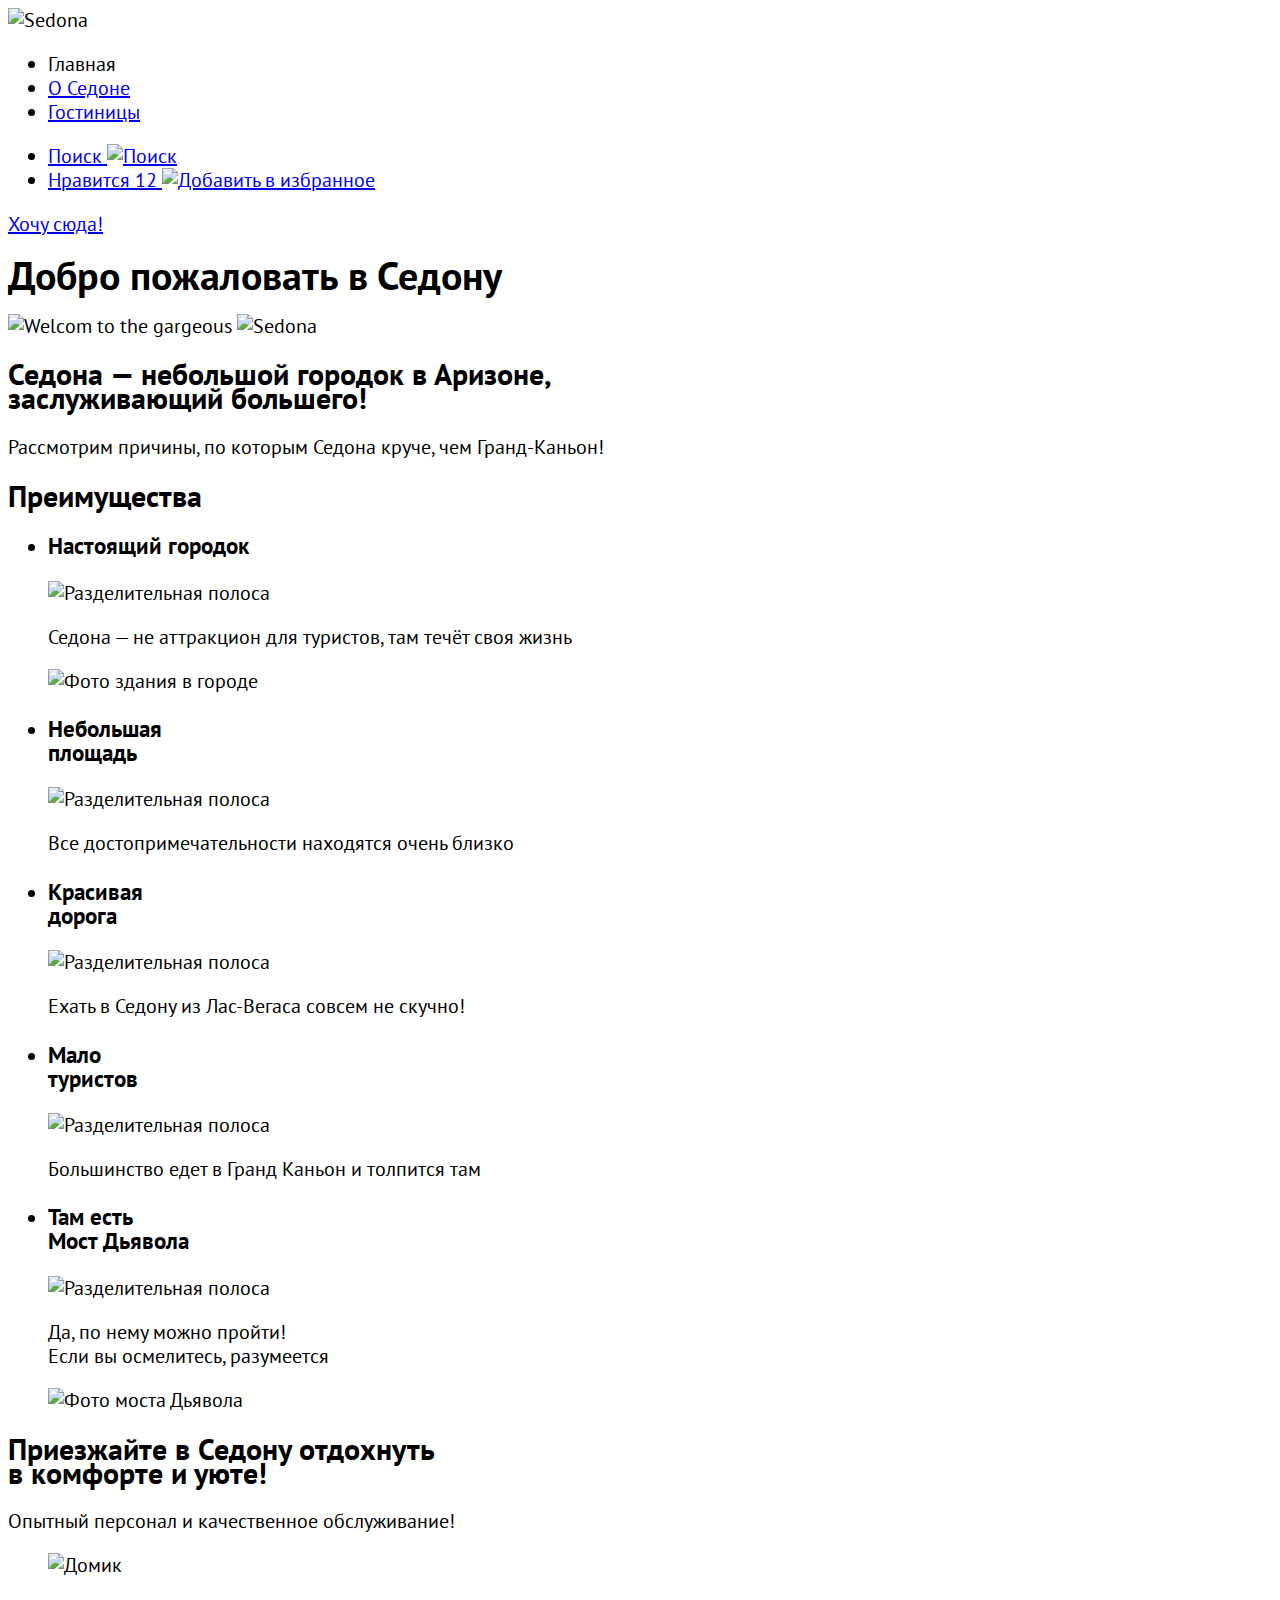
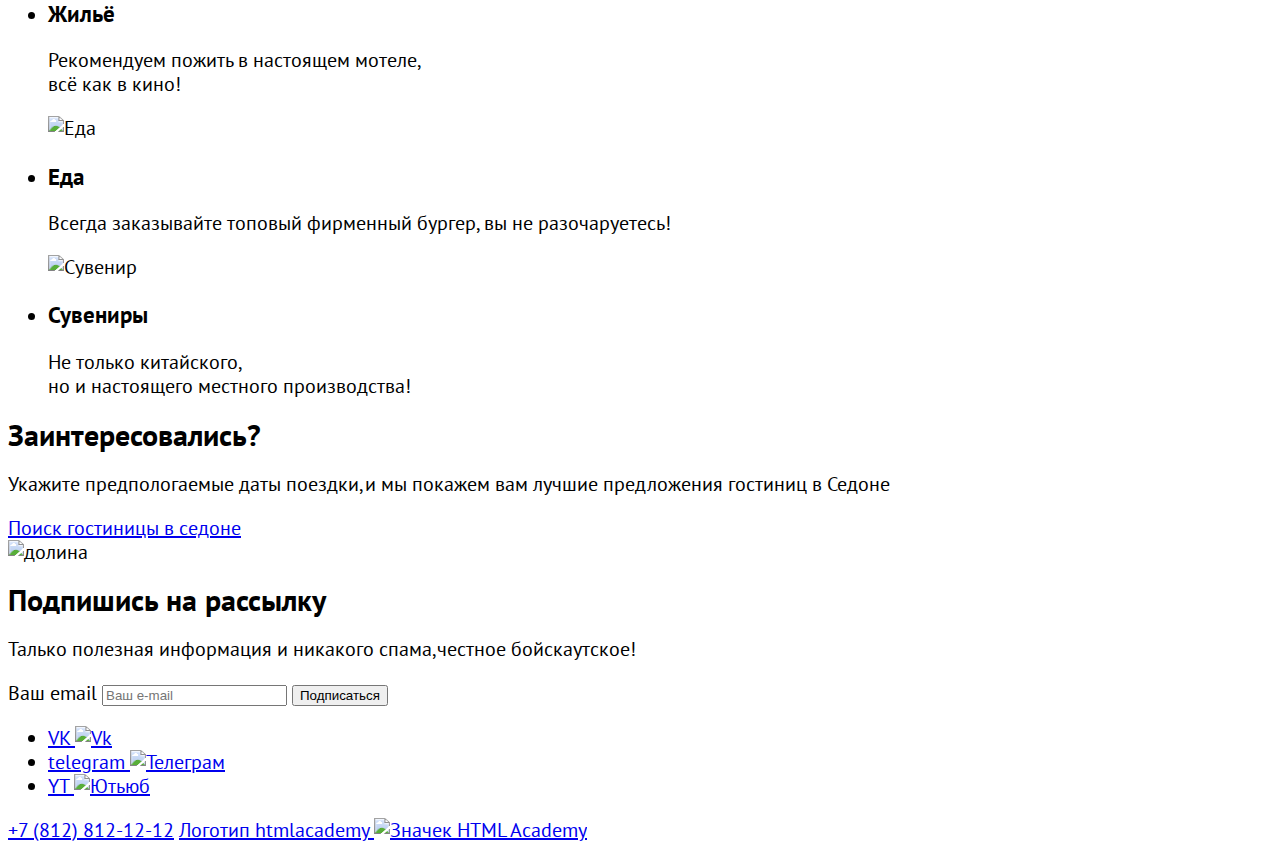
==== index.html @ 584e55f9 "создал файл css" ====
<!DOCTYPE html>
<html lang="ru">
  <head>
    <meta charset="utf-8">
    <title>HTML Academy: Седона</title>
    <link rel="stylesheet" href="styles/style.css">
  </head>
  <body>
<header class="header">
   <nav class="navigation">
    <a class="navigation-logo">
        <img src="images\header\logo.png" alt="Sedona" width="140" height="70">
    </a>
    <ul class="navigation-list list-reset">
      <li class="navigation-item">
        <a class="navigation-link navigation-link-current">Главная</a>
      </li>
        <li class="navigation-item">
          <a class="navigation-link" href="#">О Седоне</a>
        </li>
      <li class="navigation-item">
        <a class="navigation-link" href="catalog.html">Гостиницы</a>
      </li>
    </ul>
    <ul class="navigation-user list-reset">
      <li class="navigation-item">
        <a class="navigation-user-link navigation-user-search" href="#">
          <span class="visually-hidden">Поиск</span>
          <img src="images\header\search.svg" alt="Поиск" width="40" height="15">
        </a>
      </li>
      <li class="navigation-item">
        <a class="navigation-user-link navigation-user-favorites" href="#">
          <span class="visually-hidden">Нравится</span>
          <span class="navigation-badge">12</span>
          <img src="images\header\like.svg" alt="Добавить в избранное" width="40" height="15">
        </a>
      </li>
    </ul>
    <a class="button button-dark navigation-button" href="#">Хочу сюда!</a>
   </nav>
</header>
<main class="main">
  <section class="intro">
    <h1 class="visually-hidden">Добро пожаловать в Седону</h1>
<div class="intro-img">
     <img src="images\intro\welcome.png" alt="Welcom to the gargeous" width="458" height="352">
     <img src="images\intro\index-background.jpg" alt="Sedona" width="800" height="384">
</div>
  </section>
   <section class="advantages">
    <div class="page-description">
      <h2 class="page-title">Седона — небольшой городок в Аризоне, <br>заслуживающий большего!</h2>
      <p class="page-text">Рассмотрим причины, по которым Седона круче, чем Гранд&#8209;Каньон!</p>
    </div>
    <h2 class="visually-hidden">Преимущества</h2>
    <ul class="advantages-list list-reset">
      <li class="advantages-item advantages-item-full">
        <div class="advantages-container">
          <div class="advantages-content">
            <h3 class="advantages-title">Настоящий городок</h3>
            <img src="images/Rectangle.svg" alt="Разделительная полоса" width="50" height="40">
            <p class="advantages-text">Седона — не аттракцион для туристов, там течёт своя жизнь</p>
          </div>
          <div class="advantages-image">
            <img src="images/home.jpg" alt="Фото здания в городе" width="800" height="384">
          </div>
        </div>
      </li>
      <li class="advantages-item">
        <div class="advantages-content">
          <h3 class="advantages-title">Небольшая <br>площадь</h3>
          <img src="images/Rectangle.svg" alt="Разделительная полоса" width="50" height="40">
          <p class="advantages-text">Все достопримечательности находятся очень близко</p>
        </div>
      </li>
      <li class="advantages-item">
        <div class="advantages-content">
          <h3 class="advantages-title">Красивая <br>дорога</h3>
          <img src="images/Rectangle.svg" alt="Разделительная полоса" width="50" height="40">
          <p class="advantages-text">Ехать в Седону из Лас-Вегаса совсем не скучно!</p>
        </div>
      </li>
      <li class="advantages-item">
        <div class="advantages-content">
          <h3 class="advantages-title">Мало <br>туристов</h3>
          <img src="images/Rectangle.svg" alt="Разделительная полоса" width="50" height="40">
          <p class="advantages-text">Большинство едет в Гранд Каньон и толпится там</p>
        </div>
      </li>
      <li class="advantages-item advantages-item-full">
        <div class="advantages-container">
          <div class="advantages-content">
            <h3 class="advantages-title">Там есть <br>Мост Дьявола</h3>
            <img src="images/Rectangle.svg" alt="Разделительная полоса" width="50" height="40">
            <p class="advantages-text">Да, по нему можно пройти!<br>Если вы осмелитесь, разумеется</p>
          </div>
          <div class="advantages-image">
            <img src="images/bridge-diablo.jpg" alt="Фото моста Дьявола" width="800" height="384">
          </div>
        </div>
      </li>
    </ul>
    <div class="page-description page-description-recommendation">
      <h2 class="page-title">Приезжайте в Седону отдохнуть <br>в комфорте и уюте!</h2>
      <p class="page-text">Опытный персонал и качественное обслуживание!</p>
    </div>
    <ul class="advantages-list advantages-list-recommendations list-reset">
      <img src="images/home.svg" alt="Домик" width="100" height="50">
      <li class="advantages-item">
        <div class="advantages-content advantages-content-home">
          <h3 class="advantages-title">Жильё</h3>
          <p class="advantages-text">Рекомендуем пожить в&nbsp;настоящем мотеле,<br>всё как в кино!</p>
        </div>
      </li>
      <img src="images/food.svg" alt="Еда" width="100" height="50">
      <li class="advantages-item">
        <div class="advantages-content advantages-content-food">
          <h3 class="advantages-title">Еда</h3>
          <p class="advantages-text">Всегда заказывайте топовый&nbsp;фирменный бургер, вы не разочаруетесь!</p>
        </div>
      </li>
      <img src="images/souvenir.svg" alt="Сувенир" width="100" height="50">
      <li class="advantages-item">
        <div class="advantages-content advantages-content-souvenirs">
          <h3 class="advantages-title">Сувениры</h3>
          <p class="advantages-text">Не только китайского,<br>но и настоящего местного производства!</p>
        </div>
      </li>
    </ul>
  </section>
  <section class="search">
        <h2 class="search-title page-title">Заинтересовались?</h2>
        <p class="search-text page-text">Укажите предпологаемые даты поездки,и мы покажем вам лучшие предложения гостиниц в Седоне</p>
        <a class="button button-dark search-button" href="#">Поиск гостиницы в седоне</a>
  </section>
   <section class="subscribe subscribe-home">
    <img src="images/subscribe.jpg" alt="долина" width="800" height="384">
           <h2 class="subscribe-title page-title">Подпишись на рассылку</h2>
           <p class="subscribe-text page-text">Талько полезная информация и никакого спама,честное бойскаутское!</p>
           <form class="subscribe-form" action="https://echo.htmlacademy.ru/" method="post">
            <label class="visually-hidden" for="email">Ваш email</label>
              <input class="subscribe-input form-input" id="email" name="email" type="email" placeholder="Ваш e-mail" required>
            <button class="button button-light subscribe-button" type="submit">Подписаться</button>
           </form>
   </section>
</main>
<footer class="footer">
<ul class="footer-social social list-reset">
  <li class="social-item">
    <a class="social-link" href="https://vk.com/htmlacademy">
      <span class="visually-hidden">VK</span>
      <img src="images/soc-seti/VK.svg" alt="Vk" width="40" height="15">
    </a>
  </li>
 <li class="social-item">
    <a class="social-link" href="https://t.me/htmlacademy">
      <span class="visually-hidden">telegram</span>
      <img src="images/soc-seti/TG.svg" alt="Телеграм" width="40" height="15">
    </a>
 </li>
  <li class="social-item">
    <a class="social-link" href="https://www.youtube.com/user/htmlacademyru">
      <span class="visually-hidden">YT</span>
      <img src="images/soc-seti/YT.svg" alt="Ютьюб" width="40" height="15">
    </a>
  </li>
</ul>
<a class="footer-phone" href="tel:+78128121212">+7 (812) 812-12-12</a>
<a class="footer-logo" href="https://htmlacademy.ru/">
  <span class="visually-hidden">Логотип htmlacademy</span>
  <img src="images/soc-seti/HTMLAcademy.svg" alt="Значек HTML Academy" width="100" height="150">
</a>
</footer>
  </body>
</html>
---- styles/style.css ----
@font-face {

  font-family: "PT Sans";
  font-size: normal;
  font-weight: 400;
  src: url("../fonts/ptsans-400.woff2") format("woff2");
  font-display: swap;
}

@font-face {

  font-family: "PT Sans";
  font-size: normal;
  font-weight: 700;
  src: url("../fonts/ptsans-700.woff2") format("woff2");
  font-display: swap;
}

body {
font-family: "PT Sans";
font-size: 20px;
line-height: 24px;
}
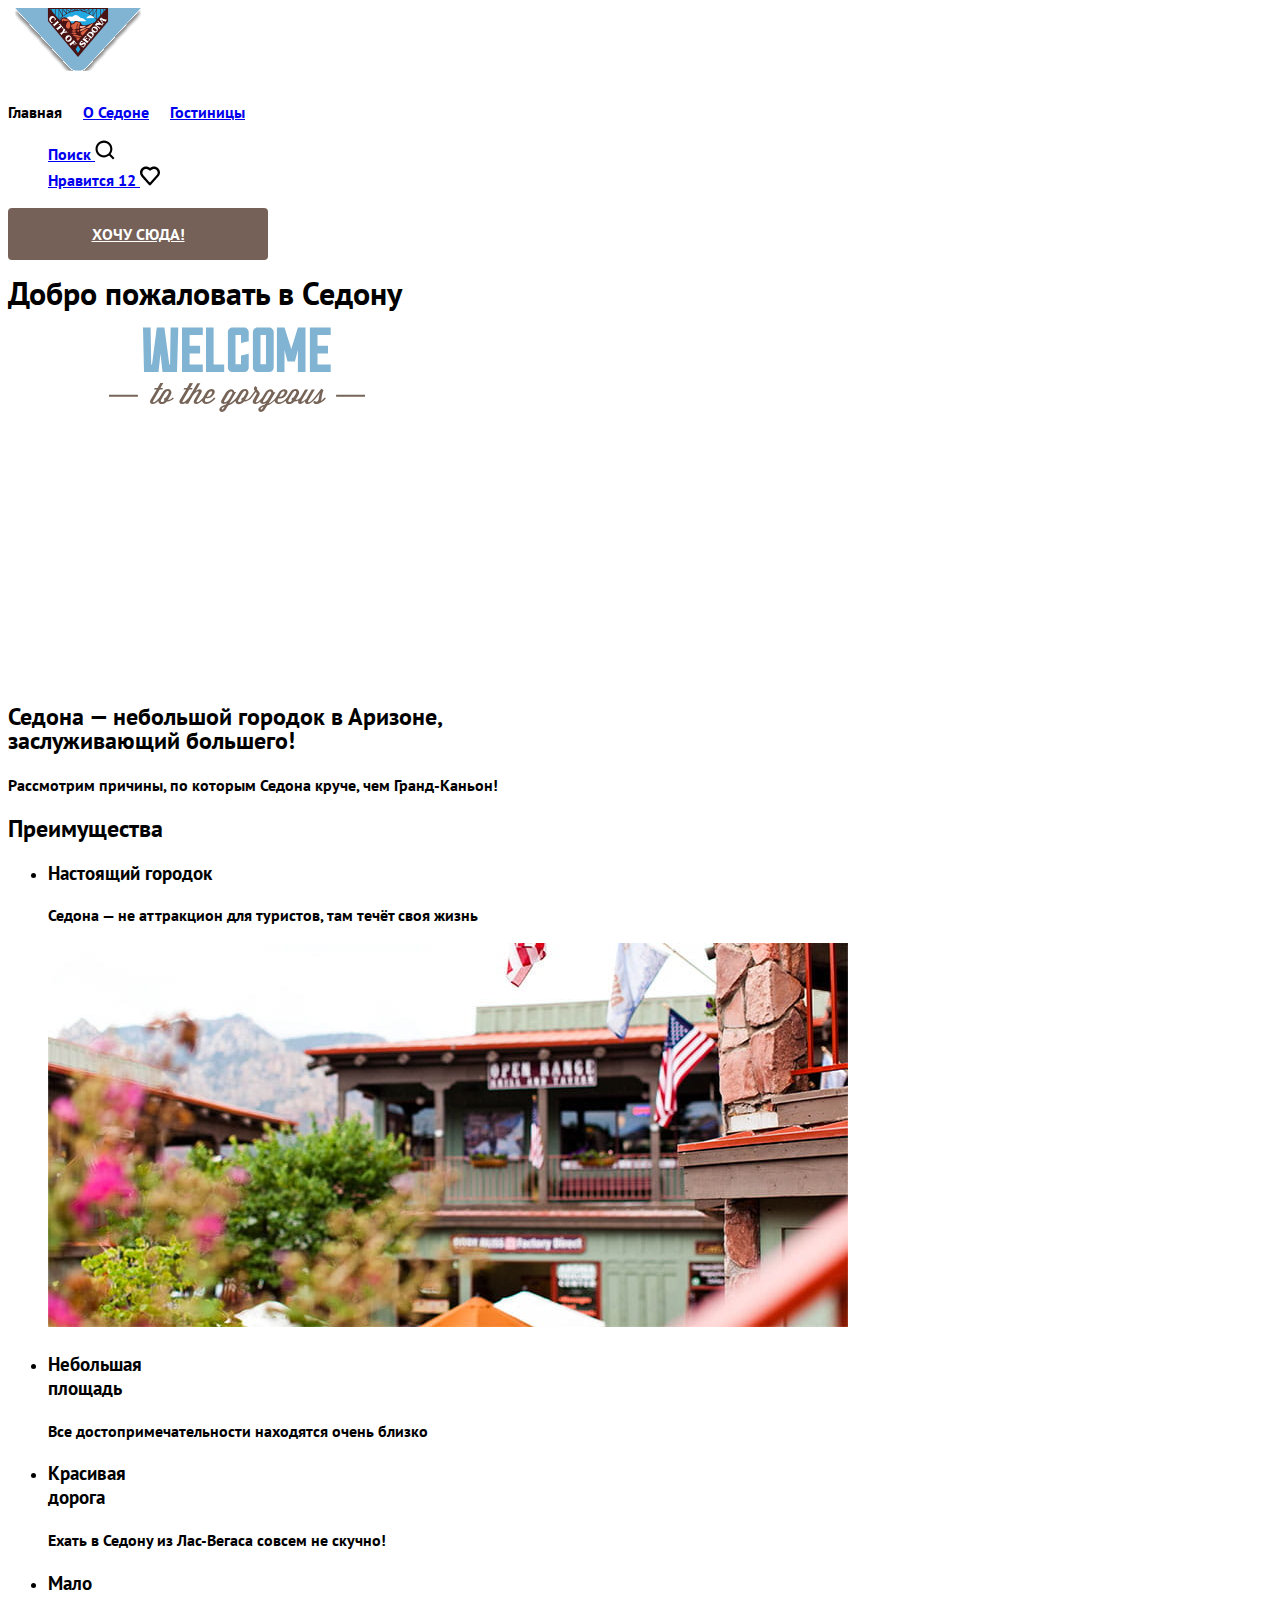
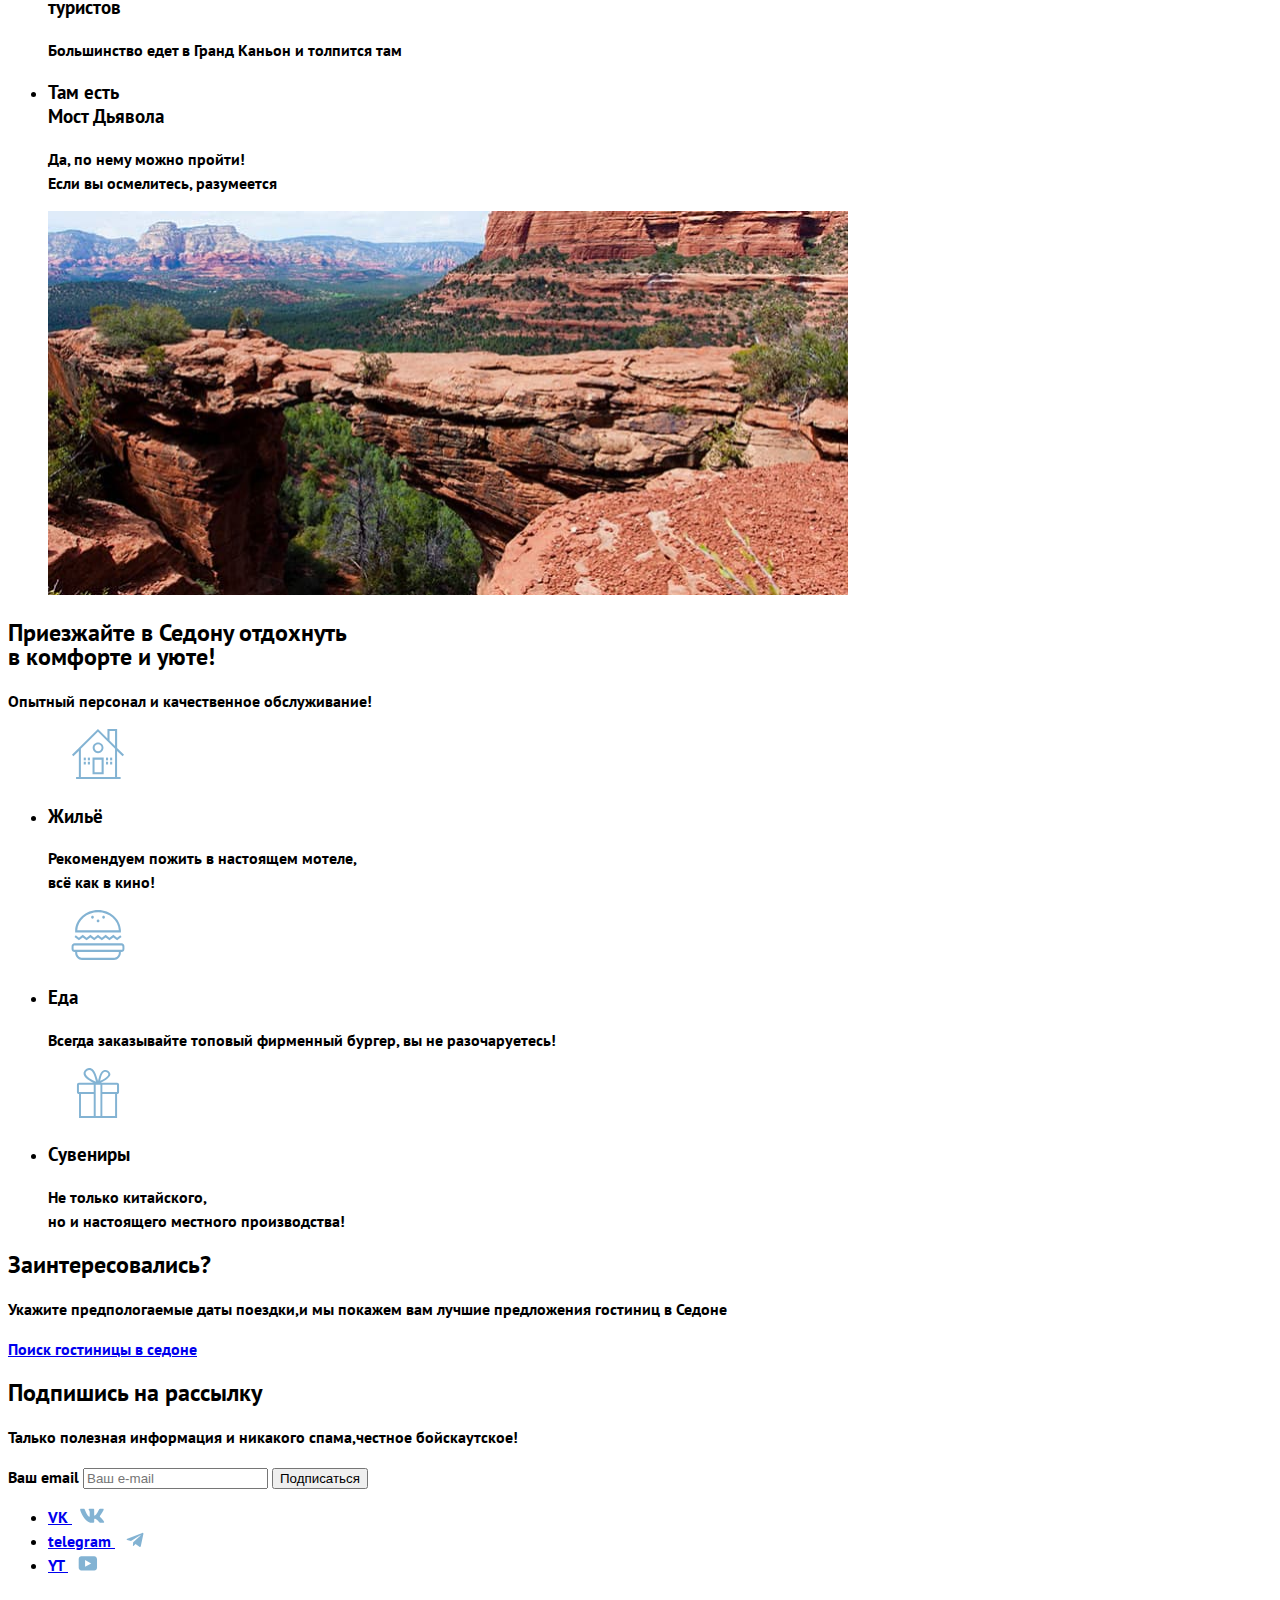
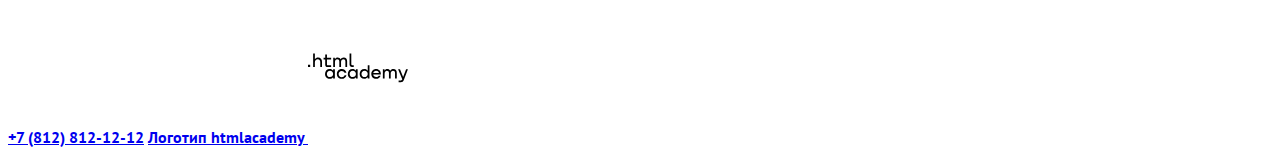
==== commit be45b9bf: "Merge pull request #2 from Darksiders1/master" ====
--- a/index.html
+++ b/index.html
@@ -9,7 +9,7 @@
 <header class="header">
    <nav class="navigation">
     <a class="navigation-logo">
-        <img src="images\header\logo.png" alt="Sedona" width="140" height="70">
+        <img src="images/svg/logo.svg" alt="Sedona" width="140" height="70">
     </a>
     <ul class="navigation-list list-reset">
       <li class="navigation-item">
@@ -26,14 +26,14 @@
       <li class="navigation-item">
         <a class="navigation-user-link navigation-user-search" href="#">
           <span class="visually-hidden">Поиск</span>
-          <img src="images\header\search.svg" alt="Поиск" width="40" height="15">
+          <img src="images/svg/search.svg" alt="Поиск" width="20" height="20">
         </a>
       </li>
       <li class="navigation-item">
         <a class="navigation-user-link navigation-user-favorites" href="#">
           <span class="visually-hidden">Нравится</span>
           <span class="navigation-badge">12</span>
-          <img src="images\header\like.svg" alt="Добавить в избранное" width="40" height="15">
+          <img src="images/svg/like.svg" alt="Добавить в избранное" width="20" height="20">
         </a>
       </li>
     </ul>
@@ -44,8 +44,7 @@
   <section class="intro">
     <h1 class="visually-hidden">Добро пожаловать в Седону</h1>
 <div class="intro-img">
-     <img src="images\intro\welcome.png" alt="Welcom to the gargeous" width="458" height="352">
-     <img src="images\intro\index-background.jpg" alt="Sedona" width="800" height="384">
+     <img src="images/svg/welcome.svg" alt="welcome to the gargeoys" width="458" height="352">
 </div>
   </section>
    <section class="advantages">
@@ -59,7 +58,6 @@
         <div class="advantages-container">
           <div class="advantages-content">
             <h3 class="advantages-title">Настоящий городок</h3>
-            <img src="images/Rectangle.svg" alt="Разделительная полоса" width="50" height="40">
             <p class="advantages-text">Седона — не аттракцион для туристов, там течёт своя жизнь</p>
           </div>
           <div class="advantages-image">
@@ -70,21 +68,19 @@
       <li class="advantages-item">
         <div class="advantages-content">
           <h3 class="advantages-title">Небольшая <br>площадь</h3>
-          <img src="images/Rectangle.svg" alt="Разделительная полоса" width="50" height="40">
           <p class="advantages-text">Все достопримечательности находятся очень близко</p>
         </div>
       </li>
       <li class="advantages-item">
         <div class="advantages-content">
           <h3 class="advantages-title">Красивая <br>дорога</h3>
-          <img src="images/Rectangle.svg" alt="Разделительная полоса" width="50" height="40">
           <p class="advantages-text">Ехать в Седону из Лас-Вегаса совсем не скучно!</p>
         </div>
       </li>
       <li class="advantages-item">
         <div class="advantages-content">
           <h3 class="advantages-title">Мало <br>туристов</h3>
-          <img src="images/Rectangle.svg" alt="Разделительная полоса" width="50" height="40">
+
           <p class="advantages-text">Большинство едет в Гранд Каньон и толпится там</p>
         </div>
       </li>
@@ -92,7 +88,6 @@
         <div class="advantages-container">
           <div class="advantages-content">
             <h3 class="advantages-title">Там есть <br>Мост Дьявола</h3>
-            <img src="images/Rectangle.svg" alt="Разделительная полоса" width="50" height="40">
             <p class="advantages-text">Да, по нему можно пройти!<br>Если вы осмелитесь, разумеется</p>
           </div>
           <div class="advantages-image">
@@ -106,21 +101,21 @@
       <p class="page-text">Опытный персонал и качественное обслуживание!</p>
     </div>
     <ul class="advantages-list advantages-list-recommendations list-reset">
-      <img src="images/home.svg" alt="Домик" width="100" height="50">
+      <img src="images/svg/home.svg" alt="Домик" width="100" height="50">
       <li class="advantages-item">
         <div class="advantages-content advantages-content-home">
           <h3 class="advantages-title">Жильё</h3>
           <p class="advantages-text">Рекомендуем пожить в&nbsp;настоящем мотеле,<br>всё как в кино!</p>
         </div>
       </li>
-      <img src="images/food.svg" alt="Еда" width="100" height="50">
+      <img src="images/svg/food.svg" alt="Еда" width="100" height="50">
       <li class="advantages-item">
         <div class="advantages-content advantages-content-food">
           <h3 class="advantages-title">Еда</h3>
           <p class="advantages-text">Всегда заказывайте топовый&nbsp;фирменный бургер, вы не разочаруетесь!</p>
         </div>
       </li>
-      <img src="images/souvenir.svg" alt="Сувенир" width="100" height="50">
+      <img src="images/svg/souvenir.svg" alt="Сувенир" width="100" height="50">
       <li class="advantages-item">
         <div class="advantages-content advantages-content-souvenirs">
           <h3 class="advantages-title">Сувениры</h3>
@@ -135,7 +130,6 @@
         <a class="button button-dark search-button" href="#">Поиск гостиницы в седоне</a>
   </section>
    <section class="subscribe subscribe-home">
-    <img src="images/subscribe.jpg" alt="долина" width="800" height="384">
            <h2 class="subscribe-title page-title">Подпишись на рассылку</h2>
            <p class="subscribe-text page-text">Талько полезная информация и никакого спама,честное бойскаутское!</p>
            <form class="subscribe-form" action="https://echo.htmlacademy.ru/" method="post">
@@ -150,26 +144,26 @@
   <li class="social-item">
     <a class="social-link" href="https://vk.com/htmlacademy">
       <span class="visually-hidden">VK</span>
-      <img src="images/soc-seti/VK.svg" alt="Vk" width="40" height="15">
+      <img src="images/svg/icon-vk.svg" alt="Vk" width="40" height="15">
     </a>
   </li>
  <li class="social-item">
     <a class="social-link" href="https://t.me/htmlacademy">
       <span class="visually-hidden">telegram</span>
-      <img src="images/soc-seti/TG.svg" alt="Телеграм" width="40" height="15">
+      <img src="images/svg/icon-tg.svg" alt="Телеграм" width="40" height="15">
     </a>
  </li>
   <li class="social-item">
     <a class="social-link" href="https://www.youtube.com/user/htmlacademyru">
       <span class="visually-hidden">YT</span>
-      <img src="images/soc-seti/YT.svg" alt="Ютьюб" width="40" height="15">
+      <img src="images/svg/icon-yt.svg" alt="Ютьюб" width="40" height="15">
     </a>
   </li>
 </ul>
 <a class="footer-phone" href="tel:+78128121212">+7 (812) 812-12-12</a>
 <a class="footer-logo" href="https://htmlacademy.ru/">
   <span class="visually-hidden">Логотип htmlacademy</span>
-  <img src="images/soc-seti/HTMLAcademy.svg" alt="Значек HTML Academy" width="100" height="150">
+  <img src="images/svg/icon-htmlcademy.svg" alt="Значек HTML Academy" width="100" height="150">
 </a>
 </footer>
   </body>
--- a/styles/style.css
+++ b/styles/style.css
@@ -1,23 +1,86 @@
 @font-face {
+  font-weight: 400;
+  font-size: normal;
+  font-family: "PT Sans";
 
-  font-family: "PT Sans";
-  font-size: normal;
-  font-weight: 400;
+  font-display: swap;
   src: url("../fonts/ptsans-400.woff2") format("woff2");
-  font-display: swap;
 }
 
 @font-face {
+  font-weight: 700;
+  font-size: normal;
+  font-family: "PT Sans";
 
-  font-family: "PT Sans";
-  font-size: normal;
-  font-weight: 700;
+  font-display: swap;
   src: url("../fonts/ptsans-700.woff2") format("woff2");
-  font-display: swap;
 }
 
+/*body*/
+
 body {
-font-family: "PT Sans";
-font-size: 20px;
-line-height: 24px;
+  font-style: normal;
+  font-weight: 700;
+  line-height: 24px;
+  font-family: "PT Sans";
+  color: #000000;
 }
+
+/*header*/
+
+header .nav {
+  position: absolute;
+
+  display: flex;
+  flex-direction: row;
+  justify-content: space-between;
+  align-items: flex-start;
+  height: 64px;
+  padding: 0 70px 0 70px;
+
+  gap: 30px;
+}
+
+.navigation-list {
+  display: flex;
+  flex-direction: row;
+  align-items: center;
+  padding: 0;
+
+  list-style-type: none;
+
+  gap: 21px;
+}
+
+.navigation-user {
+  list-style-type: none;
+}
+
+header .button {
+  width: 92px;
+  height: 20px;
+
+  line-height: 20px;
+  color: #ffffff;
+  text-transform: uppercase;
+
+  size: 16px;
+}
+
+header .button {
+  top: 14px;
+  left: 108px;
+
+  display: flex;
+  flex-direction: row;
+  justify-content: center;
+  align-items: center;
+  width: 160px;
+  height: 36px;
+  padding: 8px 50px;
+
+  background-color: #756157;
+  border-radius: 4px;
+
+  gap: 10px;
+}
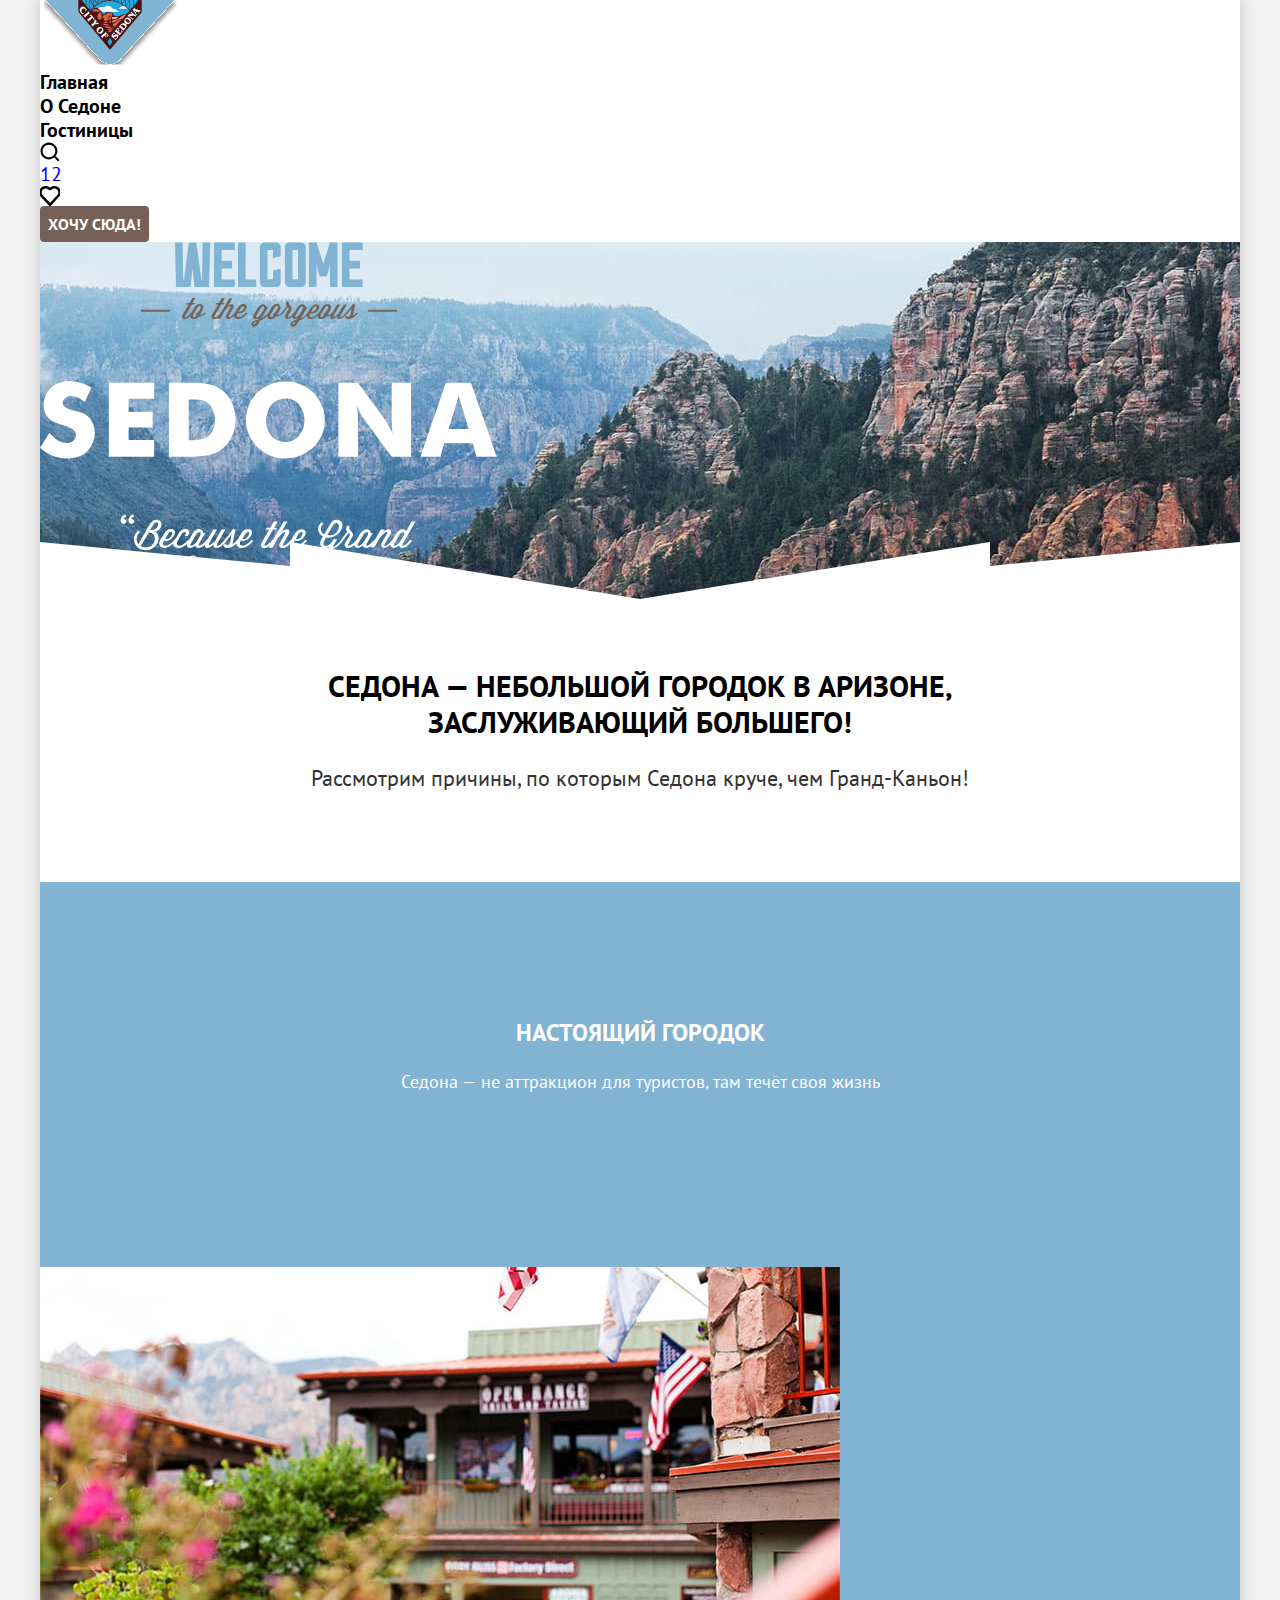
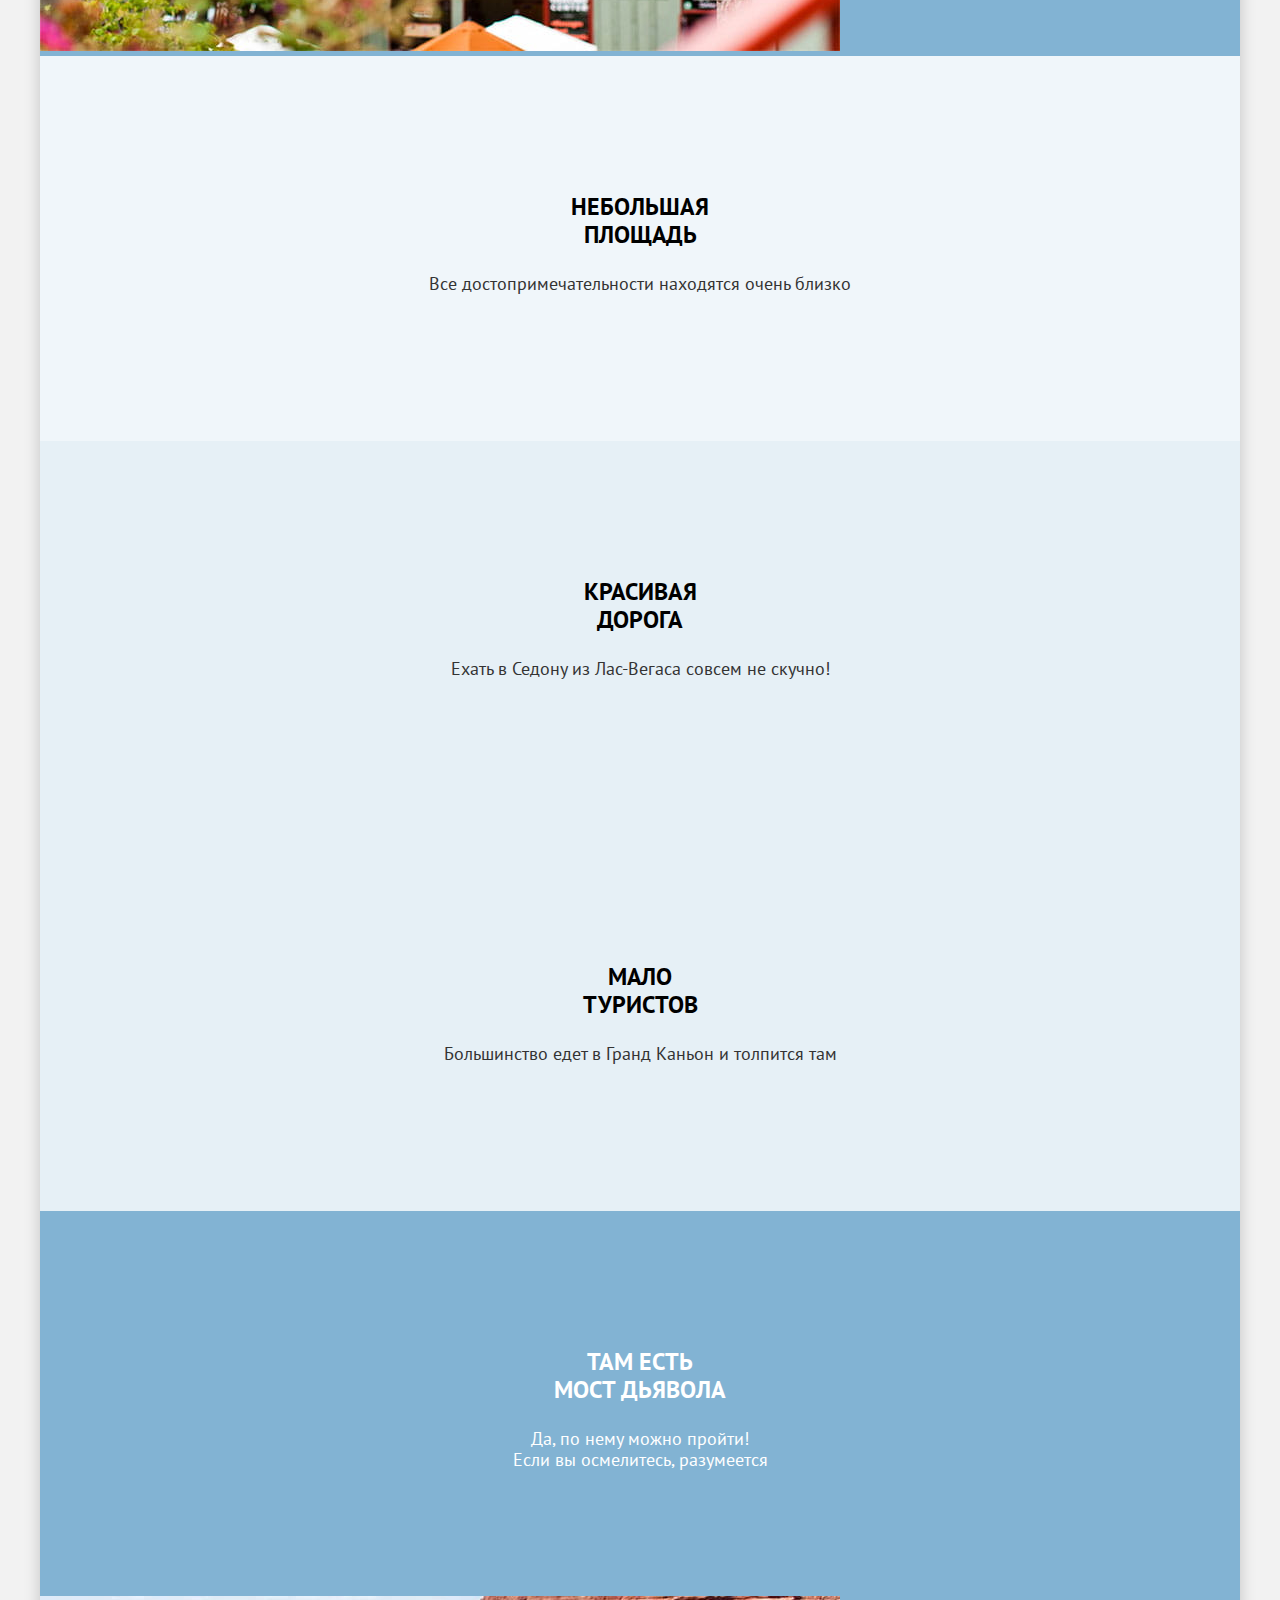
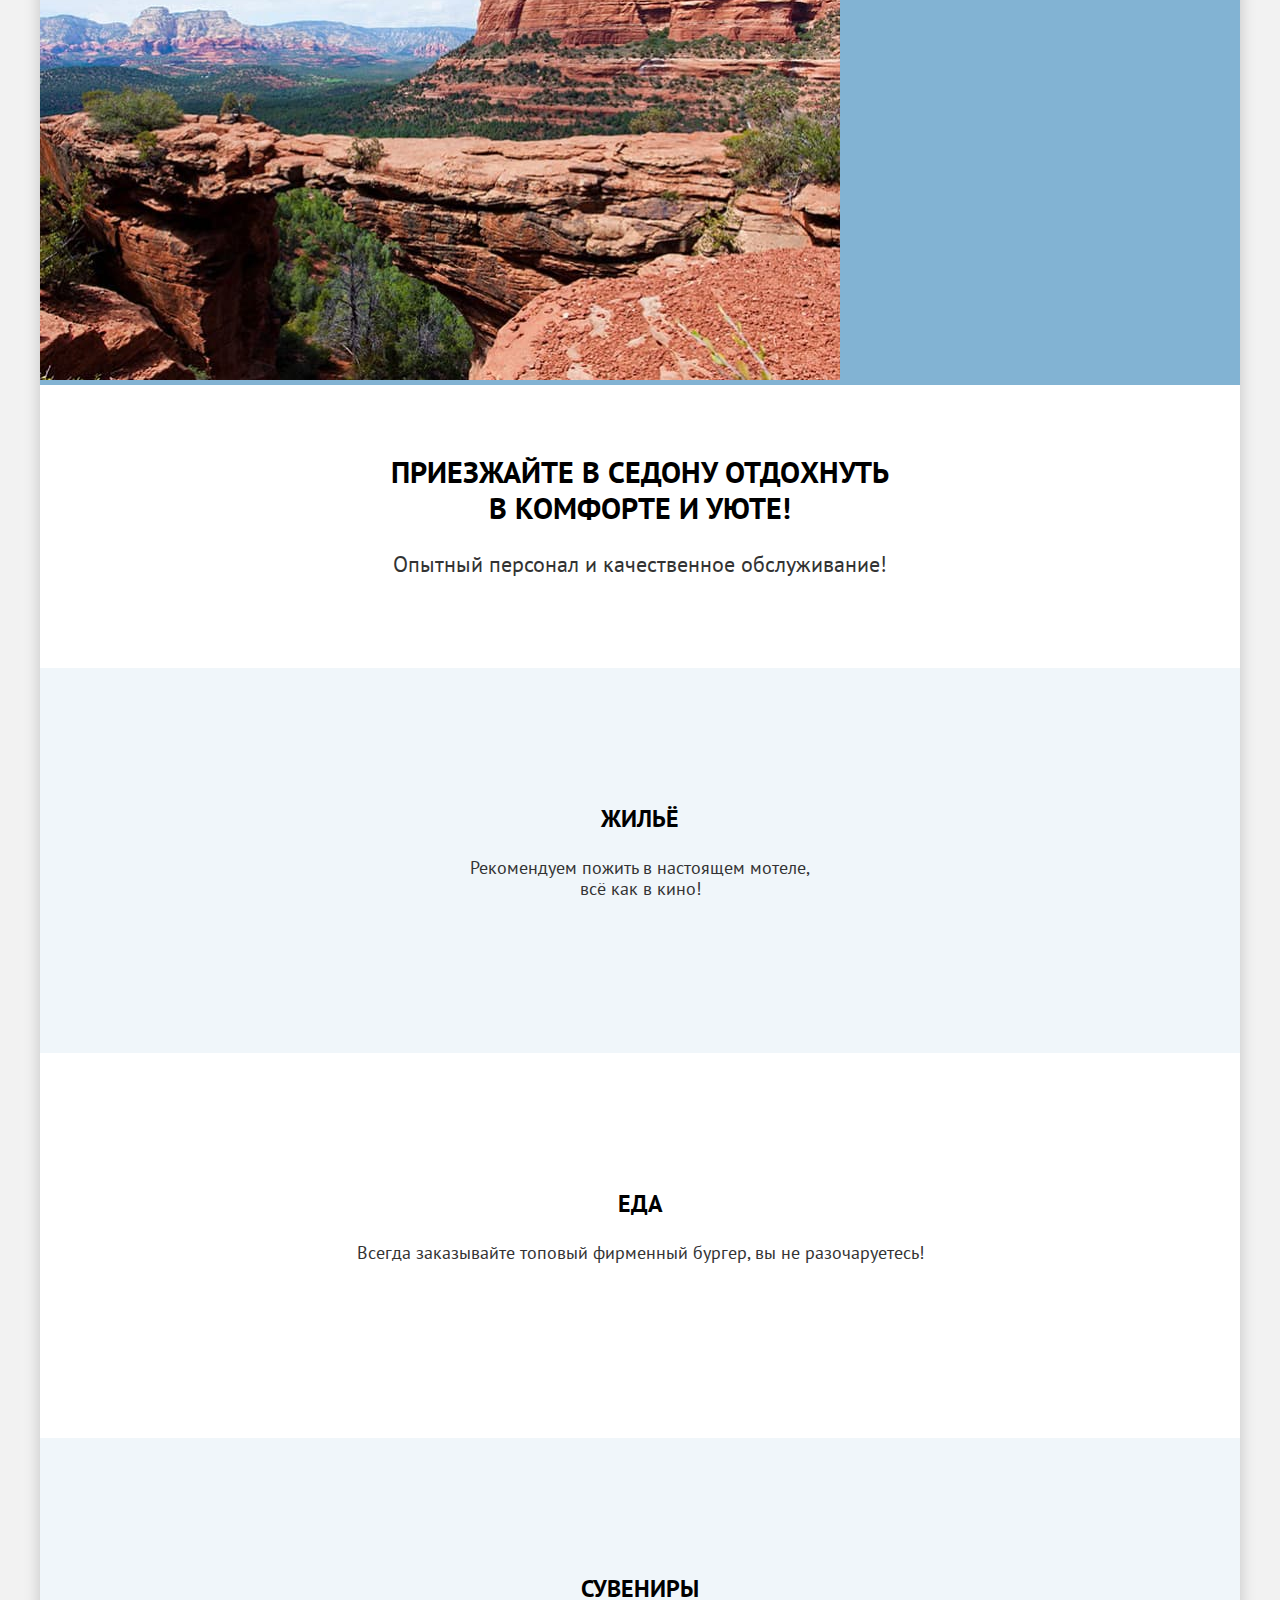
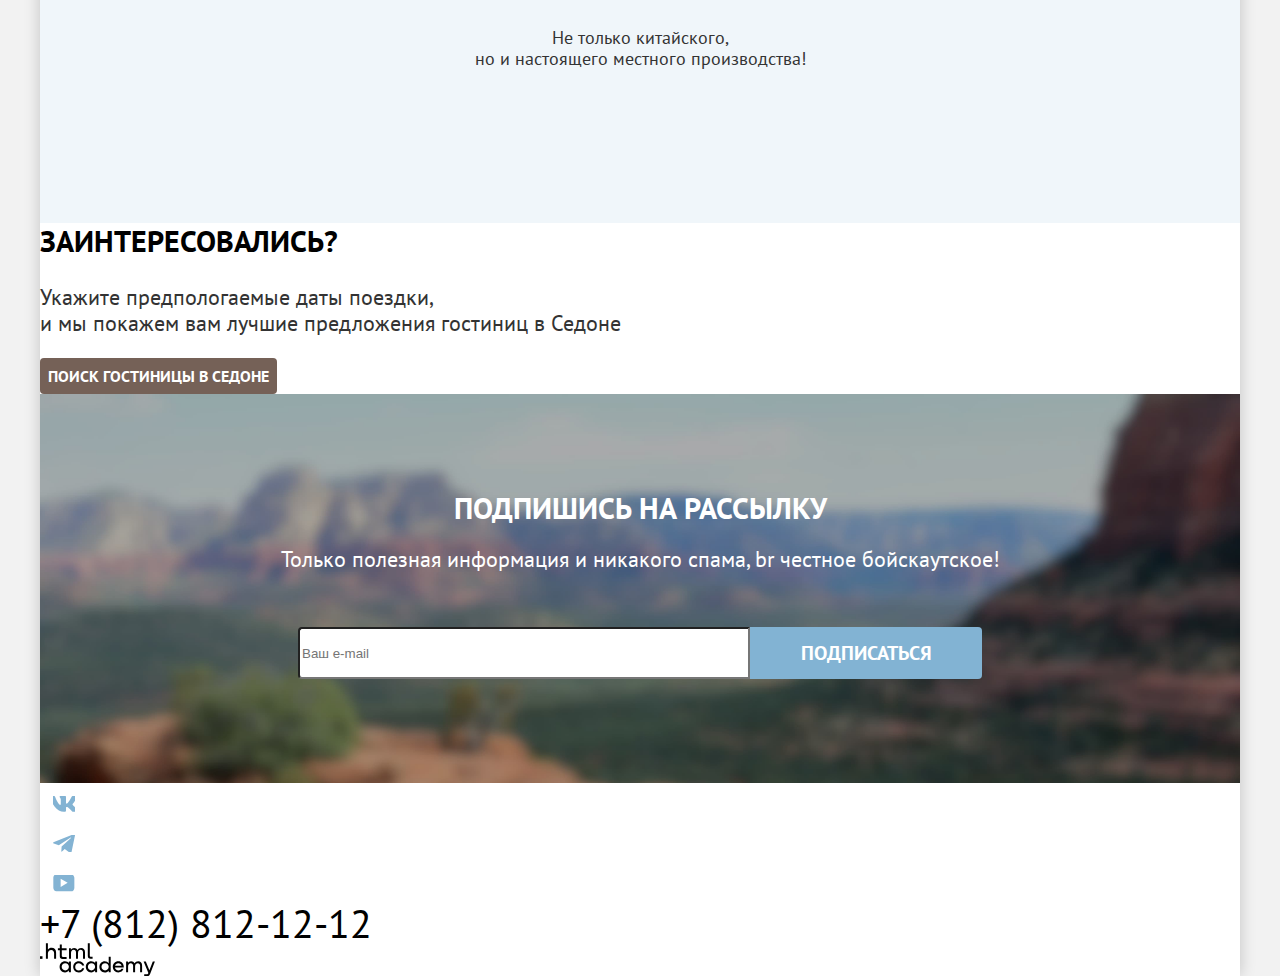
==== commit ae1d6720: "доделал работу над ошибками" ====
--- a/index.html
+++ b/index.html
@@ -1,170 +1,171 @@
 <!DOCTYPE html>
 <html lang="ru">
+
   <head>
     <meta charset="utf-8">
     <title>HTML Academy: Седона</title>
     <link rel="stylesheet" href="styles/style.css">
+    <meta name="viewport" content="width=device-width, initial-scale=1.0">
   </head>
+
   <body>
-<header class="header">
-   <nav class="navigation">
-    <a class="navigation-logo">
-        <img src="images/svg/logo.svg" alt="Sedona" width="140" height="70">
-    </a>
-    <ul class="navigation-list list-reset">
-      <li class="navigation-item">
-        <a class="navigation-link navigation-link-current">Главная</a>
-      </li>
-        <li class="navigation-item">
-          <a class="navigation-link" href="#">О Седоне</a>
+    <header class="header">
+      <nav class="navigation">
+        <a class="navigation-logo">
+          <img src="images/svg/logo.svg" alt="Sedona" width="140" height="70">
+        </a>
+        <ul class="navigation-list list-reset">
+          <li class="navigation-item">
+            <a class="navigation-link navigation-link-current">Главная</a>
+          </li>
+          <li class="navigation-item">
+            <a class="navigation-link" href="#">О Седоне</a>
+          </li>
+          <li class="navigation-item">
+            <a class="navigation-link" href="catalog.html">Гостиницы</a>
+          </li>
+        </ul>
+        <ul class="navigation-user list-reset">
+          <li class="navigation-item">
+            <a class="navigation-user-link navigation-user-search" href="#">
+              <span class="visually-hidden">Поиск</span>
+              <img src="images/svg/search.svg" alt="Поиск" width="20" height="20">
+            </a>
+          </li>
+          <li class="navigation-item">
+            <a class="navigation-user-link navigation-user-favorites" href="#">
+              <span class="visually-hidden">Нравится</span>
+              <span class="navigation-badge">12</span>
+              <img src="images/svg/like.svg" alt="Добавить в избранное" width="20" height="20">
+            </a>
+          </li>
+        </ul>
+        <a class="button button-dark navigation-button" href="#">Хочу сюда!</a>
+      </nav>
+    </header>
+    <main class="main">
+      <section class="intro">
+        <h1 class="visually-hidden">Добро пожаловать в Седону</h1>
+        <div class="intro-img">
+          <img src="images/svg/welcome.svg" alt="welcome to the gargeoys" width="458" height="352">
+        </div>
+      </section>
+      <section class="advantages">
+        <div class="page-description">
+          <h2 class="page-title">Седона — небольшой городок в Аризоне, <br>заслуживающий большего!</h2>
+          <p class="page-text">Рассмотрим причины, по которым Седона круче, чем Гранд&#8209;Каньон!</p>
+        </div>
+        <h2 class="visually-hidden">Преимущества</h2>
+        <ul class="advantages-list list-reset">
+          <li class="advantages-item advantages-item-full">
+            <div class="advantages-container">
+              <div class="advantages-content">
+                <h3 class="advantages-title">Настоящий городок</h3>
+                <p class="advantages-text">Седона — не аттракцион для туристов, там течёт своя жизнь</p>
+              </div>
+              <div class="advantages-image">
+                <img src="images/home.jpg" alt="Фото здания в городе" width="800" height="384">
+              </div>
+            </div>
+          </li>
+          <li class="advantages-item">
+            <div class="advantages-content">
+              <h3 class="advantages-title">Небольшая <br>площадь</h3>
+              <p class="advantages-text">Все достопримечательности находятся очень близко</p>
+            </div>
+          </li>
+          <li class="advantages-item">
+            <div class="advantages-content">
+              <h3 class="advantages-title">Красивая <br>дорога</h3>
+              <p class="advantages-text">Ехать в Седону из Лас-Вегаса совсем не скучно!</p>
+            </div>
+          </li>
+          <li class="advantages-item">
+            <div class="advantages-content">
+              <h3 class="advantages-title">Мало <br>туристов</h3>
+
+              <p class="advantages-text">Большинство едет в Гранд Каньон и толпится там</p>
+            </div>
+          </li>
+          <li class="advantages-item advantages-item-full">
+            <div class="advantages-container">
+              <div class="advantages-content">
+                <h3 class="advantages-title">Там есть <br>Мост Дьявола</h3>
+                <p class="advantages-text">Да, по нему можно пройти!<br>Если вы осмелитесь, разумеется</p>
+              </div>
+              <div class="advantages-image">
+                <img src="images/bridge-diablo.jpg" alt="Фото моста Дьявола" width="800" height="384">
+              </div>
+            </div>
+          </li>
+        </ul>
+        <div class="page-description page-description-recommendation">
+          <h2 class="page-title">Приезжайте в Седону отдохнуть <br>в комфорте и уюте!</h2>
+          <p class="page-text">Опытный персонал и качественное обслуживание!</p>
+        </div>
+        <ul class="advantages-list advantages-list-recommendations list-reset">
+          <li class="advantages-item">
+            <div class="advantages-content advantages-content-home">
+              <h3 class="advantages-title">Жильё</h3>
+              <p class="advantages-text">Рекомендуем пожить в&nbsp;настоящем мотеле,<br>всё как в кино!</p>
+            </div>
+          </li>
+          <li class="advantages-item">
+            <div class="advantages-content advantages-content-food">
+              <h3 class="advantages-title">Еда</h3>
+              <p class="advantages-text">Всегда заказывайте топовый&nbsp;фирменный бургер, вы не разочаруетесь!</p>
+            </div>
+          </li>
+          <li class="advantages-item">
+            <div class="advantages-content advantages-content-souvenirs">
+              <h3 class="advantages-title">Сувениры</h3>
+              <p class="advantages-text">Не только китайского,<br>но и настоящего местного производства!</p>
+            </div>
+          </li>
+        </ul>
+      </section>
+      <section class="search">
+        <h2 class="search-title page-title">Заинтересовались?</h2>
+        <p class="search-text page-text">Укажите предпологаемые даты поездки, <br> и мы покажем вам лучшие предложения гостиниц в Седоне</p>
+        <a class="button button-dark search-button" href="#">Поиск гостиницы в седоне</a>
+      </section>
+      <section class="subscribe subscribe-home">
+        <h2 class="subscribe-title page-title">Подпишись на рассылку</h2>
+        <p class="subscribe-text page-text">Только полезная информация и никакого спама, br честное бойскаутское!</p>
+        <form class="subscribe-form" action="https://echo.htmlacademy.ru/" method="post">
+          <label class="visually-hidden" for="email">Ваш email</label>
+          <input class="subscribe-input form-input" id="email" name="email" type="email" placeholder="Ваш e-mail" required>
+          <button class="button button-light subscribe-button" type="submit">Подписаться</button>
+        </form>
+      </section>
+    </main>
+    <footer class="footer">
+      <ul class="footer-social social list-reset">
+        <li class="social-item">
+          <a class="social-link" href="https://vk.com/htmlacademy">
+            <span class="visually-hidden">VK</span>
+            <img src="images/svg/icon-vk.svg" alt="Vk" width="47" height="40">
+          </a>
         </li>
-      <li class="navigation-item">
-        <a class="navigation-link" href="catalog.html">Гостиницы</a>
-      </li>
-    </ul>
-    <ul class="navigation-user list-reset">
-      <li class="navigation-item">
-        <a class="navigation-user-link navigation-user-search" href="#">
-          <span class="visually-hidden">Поиск</span>
-          <img src="images/svg/search.svg" alt="Поиск" width="20" height="20">
-        </a>
-      </li>
-      <li class="navigation-item">
-        <a class="navigation-user-link navigation-user-favorites" href="#">
-          <span class="visually-hidden">Нравится</span>
-          <span class="navigation-badge">12</span>
-          <img src="images/svg/like.svg" alt="Добавить в избранное" width="20" height="20">
-        </a>
-      </li>
-    </ul>
-    <a class="button button-dark navigation-button" href="#">Хочу сюда!</a>
-   </nav>
-</header>
-<main class="main">
-  <section class="intro">
-    <h1 class="visually-hidden">Добро пожаловать в Седону</h1>
-<div class="intro-img">
-     <img src="images/svg/welcome.svg" alt="welcome to the gargeoys" width="458" height="352">
-</div>
-  </section>
-   <section class="advantages">
-    <div class="page-description">
-      <h2 class="page-title">Седона — небольшой городок в Аризоне, <br>заслуживающий большего!</h2>
-      <p class="page-text">Рассмотрим причины, по которым Седона круче, чем Гранд&#8209;Каньон!</p>
-    </div>
-    <h2 class="visually-hidden">Преимущества</h2>
-    <ul class="advantages-list list-reset">
-      <li class="advantages-item advantages-item-full">
-        <div class="advantages-container">
-          <div class="advantages-content">
-            <h3 class="advantages-title">Настоящий городок</h3>
-            <p class="advantages-text">Седона — не аттракцион для туристов, там течёт своя жизнь</p>
-          </div>
-          <div class="advantages-image">
-            <img src="images/home.jpg" alt="Фото здания в городе" width="800" height="384">
-          </div>
-        </div>
-      </li>
-      <li class="advantages-item">
-        <div class="advantages-content">
-          <h3 class="advantages-title">Небольшая <br>площадь</h3>
-          <p class="advantages-text">Все достопримечательности находятся очень близко</p>
-        </div>
-      </li>
-      <li class="advantages-item">
-        <div class="advantages-content">
-          <h3 class="advantages-title">Красивая <br>дорога</h3>
-          <p class="advantages-text">Ехать в Седону из Лас-Вегаса совсем не скучно!</p>
-        </div>
-      </li>
-      <li class="advantages-item">
-        <div class="advantages-content">
-          <h3 class="advantages-title">Мало <br>туристов</h3>
+        <li class="social-item">
+          <a class="social-link" href="https://t.me/htmlacademy">
+            <span class="visually-hidden">telegram</span>
+            <img src="images/svg/icon-tg.svg" alt="Телеграм" width="47" height="40">
+          </a>
+        </li>
+        <li class="social-item">
+          <a class="social-link" href="https://www.youtube.com/user/htmlacademyru">
+            <span class="visually-hidden">YT</span>
+            <img src="images/svg/icon-yt.svg" alt="Ютьюб" width="47" height="40">
+          </a>
+        </li>
+      </ul>
+      <a class="footer-phone" href="tel:+78128121212">+7 (812) 812-12-12</a>
+      <a class="footer-logo" href="https://htmlacademy.ru/">
+        <span class="visually-hidden">Логотип htmlacademy</span>
+        <img src="images/svg/icon-htmlcademy.svg" alt="Значек HTML Academy" width="115" height="33">
+      </a>
+    </footer>
+  </body>
 
-          <p class="advantages-text">Большинство едет в Гранд Каньон и толпится там</p>
-        </div>
-      </li>
-      <li class="advantages-item advantages-item-full">
-        <div class="advantages-container">
-          <div class="advantages-content">
-            <h3 class="advantages-title">Там есть <br>Мост Дьявола</h3>
-            <p class="advantages-text">Да, по нему можно пройти!<br>Если вы осмелитесь, разумеется</p>
-          </div>
-          <div class="advantages-image">
-            <img src="images/bridge-diablo.jpg" alt="Фото моста Дьявола" width="800" height="384">
-          </div>
-        </div>
-      </li>
-    </ul>
-    <div class="page-description page-description-recommendation">
-      <h2 class="page-title">Приезжайте в Седону отдохнуть <br>в комфорте и уюте!</h2>
-      <p class="page-text">Опытный персонал и качественное обслуживание!</p>
-    </div>
-    <ul class="advantages-list advantages-list-recommendations list-reset">
-      <img src="images/svg/home.svg" alt="Домик" width="100" height="50">
-      <li class="advantages-item">
-        <div class="advantages-content advantages-content-home">
-          <h3 class="advantages-title">Жильё</h3>
-          <p class="advantages-text">Рекомендуем пожить в&nbsp;настоящем мотеле,<br>всё как в кино!</p>
-        </div>
-      </li>
-      <img src="images/svg/food.svg" alt="Еда" width="100" height="50">
-      <li class="advantages-item">
-        <div class="advantages-content advantages-content-food">
-          <h3 class="advantages-title">Еда</h3>
-          <p class="advantages-text">Всегда заказывайте топовый&nbsp;фирменный бургер, вы не разочаруетесь!</p>
-        </div>
-      </li>
-      <img src="images/svg/souvenir.svg" alt="Сувенир" width="100" height="50">
-      <li class="advantages-item">
-        <div class="advantages-content advantages-content-souvenirs">
-          <h3 class="advantages-title">Сувениры</h3>
-          <p class="advantages-text">Не только китайского,<br>но и настоящего местного производства!</p>
-        </div>
-      </li>
-    </ul>
-  </section>
-  <section class="search">
-        <h2 class="search-title page-title">Заинтересовались?</h2>
-        <p class="search-text page-text">Укажите предпологаемые даты поездки,и мы покажем вам лучшие предложения гостиниц в Седоне</p>
-        <a class="button button-dark search-button" href="#">Поиск гостиницы в седоне</a>
-  </section>
-   <section class="subscribe subscribe-home">
-           <h2 class="subscribe-title page-title">Подпишись на рассылку</h2>
-           <p class="subscribe-text page-text">Талько полезная информация и никакого спама,честное бойскаутское!</p>
-           <form class="subscribe-form" action="https://echo.htmlacademy.ru/" method="post">
-            <label class="visually-hidden" for="email">Ваш email</label>
-              <input class="subscribe-input form-input" id="email" name="email" type="email" placeholder="Ваш e-mail" required>
-            <button class="button button-light subscribe-button" type="submit">Подписаться</button>
-           </form>
-   </section>
-</main>
-<footer class="footer">
-<ul class="footer-social social list-reset">
-  <li class="social-item">
-    <a class="social-link" href="https://vk.com/htmlacademy">
-      <span class="visually-hidden">VK</span>
-      <img src="images/svg/icon-vk.svg" alt="Vk" width="40" height="15">
-    </a>
-  </li>
- <li class="social-item">
-    <a class="social-link" href="https://t.me/htmlacademy">
-      <span class="visually-hidden">telegram</span>
-      <img src="images/svg/icon-tg.svg" alt="Телеграм" width="40" height="15">
-    </a>
- </li>
-  <li class="social-item">
-    <a class="social-link" href="https://www.youtube.com/user/htmlacademyru">
-      <span class="visually-hidden">YT</span>
-      <img src="images/svg/icon-yt.svg" alt="Ютьюб" width="40" height="15">
-    </a>
-  </li>
-</ul>
-<a class="footer-phone" href="tel:+78128121212">+7 (812) 812-12-12</a>
-<a class="footer-logo" href="https://htmlacademy.ru/">
-  <span class="visually-hidden">Логотип htmlacademy</span>
-  <img src="images/svg/icon-htmlcademy.svg" alt="Значек HTML Academy" width="100" height="150">
-</a>
-</footer>
-  </body>
 </html>
--- a/styles/style.css
+++ b/styles/style.css
@@ -1,6 +1,6 @@
 @font-face {
+  font-style: normal;
   font-weight: 400;
-  font-size: normal;
   font-family: "PT Sans";
 
   font-display: swap;
@@ -8,79 +8,409 @@
 }
 
 @font-face {
+  font-style: normal;
   font-weight: 700;
-  font-size: normal;
   font-family: "PT Sans";
 
   font-display: swap;
   src: url("../fonts/ptsans-700.woff2") format("woff2");
 }
 
+*,
+*::before,
+*::after {
+  box-sizing: border-box;
+}
+
+html {
+  box-sizing: border-box;
+  margin: 0;
+  padding: 0;
+
+  background-color: #f2f2f2;
+}
+
 /*body*/
 
 body {
+  width: 1200px;
+  margin: 0 auto;
+
   font-style: normal;
+  font-size: 20px;
+  line-height: 24px;
+  font-family: "PT Sans", sans-serif;
+  color: #000000;
+
+  background-color: #ffffff;
+  box-shadow: 0 0 15px rgba(0, 0, 0, 0.2);
+}
+
+.visually-hidden {
+  position: absolute;
+
+  width: 1px;
+  height: 1px;
+  margin: -1px;
+  padding: 0;
+  overflow: hidden;
+
+  white-space: nowrap;
+
+  border: 0;
+
+  clip: rect(0 0 0 0);
+  clip-path: inset(100%);
+}
+
+img {
+  max-width: 100%;
+
+  object-fit: cover;
+  object-position: center;
+}
+
+.list-reset {
+  margin: 0;
+  padding: 0;
+
+  list-style: none;
+}
+
+/*header*/
+
+.navigation-user-link {
+  text-decoration: none;
+}
+
+.navigation-logo img {
+  display: block;
+  width: 140px;
+  height: 70px;
+}
+
+.navigation-user-link img {
+  display: block;
+  width: 20px;
+  height: 20px;
+}
+
+.navigation-link {
   font-weight: 700;
-  line-height: 24px;
-  font-family: "PT Sans";
+  text-align: center;
   color: #000000;
-}
-
-/*header*/
-
-header .nav {
-  position: absolute;
-
+  text-decoration: none;
+}
+
+.button {
+  display: inline-block;
+  padding: 8px;
+
+  font-weight: 700;
+  font-size: 16px;
+  line-height: 20px;
+  font-family: "PT Sans", sans-serif;
+  text-align: center;
+  color: #ffffff;
+  text-transform: uppercase;
+  text-decoration: none;
+
+  background-color: #756157;
+  border: none;
+  border-radius: 4px;
+  cursor: pointer;
+}
+
+.button-light {
+  background: #82b3d3;
+}
+
+.button-transparent {
+  background-color: transparent;
+}
+
+/*main index*/
+
+.intro {
+  background-color: #82b3d3;
+  background-image: url("../images/svg/hero.svg"),
+    url("../images/intro/index-background.jpg");
+  background-repeat: no-repeat;
+  background-position: bottom, center;
+  background-size: 100% auto, cover;
+}
+
+.advantages-item {
+  background-color: rgba(131, 179, 211, 0.2);
+}
+
+.advantages-item:nth-child(2) {
+  background-color: rgba(131, 179, 211, 0.12);
+}
+
+.advantages-item-full {
+  background-color: #82b3d3;
+}
+
+.advantages-content {
+  min-height: 385px;
+  padding: 113px 85px 30px;
+}
+
+.advantages-title {
+  font-size: 24px;
+  line-height: 28px;
+  text-align: center;
+  text-transform: uppercase;
+}
+
+.advantages-text {
+  font-size: 18px;
+  line-height: 21px;
+  text-align: center;
+  color: #333333;
+}
+
+.page-description {
+  padding: 69px 0;
+
+  text-align: center;
+}
+
+.page-title {
+  margin: 0 0 25px;
+
+  font-size: 30px;
+  line-height: 36px;
+  text-transform: uppercase;
+}
+
+.page-text {
+  margin-top: 0;
+
+  font-size: 22px;
+  line-height: 26px;
+  color: #333333;
+}
+
+.advantages-list-recommendations .advantages-item {
+  background-color: rgba(131, 179, 211, 0.12);
+}
+
+.advantages-list-recommendations .advantages-item:nth-child(2n) {
+  background-color: #ffffff;
+}
+
+.advantages-item-full .advantages-title,
+.advantages-item-full .advantages-text {
+  color: #ffffff;
+}
+
+.subscribe {
+  padding-top: 96px;
+  padding-bottom: 104px;
+
+  text-align: center;
+}
+
+.subscribe-home {
+  background-color: #242424;
+  background-image: url("../images/intro/subscribe.jpg");
+  background-repeat: no-repeat;
+  background-size: cover;
+}
+
+.subscribe-title {
+  margin-bottom: 20px;
+}
+
+.subscribe-home .subscribe-title {
+  color: #ffffff;
+}
+
+.subscribe-text {
+  margin-bottom: 55px;
+}
+
+.subscribe-home .subscribe-text {
+  color: #ffffff;
+}
+
+/*main catalog*/
+.main-form {
+  color: #ffffff;
+
+  background-color: #82b3d3;
+  background-image: url("../images/intro/hotel.jpg");
+  background-repeat: no-repeat;
+  background-size: cover;
+}
+
+.inner-header-title {
+  font-size: 60px;
+  line-height: 78px;
+}
+
+.breadcrumbs-link {
+  font-size: 18px;
+  line-height: 23px;
+  color: #ffffff;
+}
+
+.filter-group {
+  margin: 0;
+  padding: 0;
+
+  color: #ffffff;
+
+  border: 0 none;
+}
+
+.filter-title {
+  font-weight: 700;
+}
+
+.filter-control-lable {
+  font-size: 18px;
+  line-height: 23px;
+}
+
+.sorting-title {
+  font-size: 30px;
+  line-height: 36px;
+}
+
+.select-control {
+  width: 292px;
+  height: 49px;
+  padding: 14px 20px;
+
+  appearance: none;
+}
+
+.sorting-item {
+  display: block;
+  width: 48px;
+  height: 48px;
+
+  background-repeat: no-repeat;
+  background-position: center;
+  background-size: 16px 14px;
+  border: 2px solid #e5e5e5;
+  border-radius: 4px;
+}
+
+.sorting-item-title {
+  background-image: url("../images/svg/grid.svg");
+}
+
+.sorting-item-slideshow {
+  background-image: url("../images/svg/pc.svg");
+}
+
+.sorting-item-list {
+  background-image: url("../images/svg/line.svg");
+}
+
+.hotels-text {
+  font-size: 18px;
+  line-height: 21px;
+  color: #333333;
+}
+
+.hotels-card-title {
+  font-size: 24px;
+  line-height: 28px;
+}
+
+.hotels-link {
+  text-decoration: none;
+}
+
+.hotels-rating-text {
+  font-size: 16px;
+  line-height: 20px;
+  color: #333333;
+}
+
+.pagination-item {
+  margin-right: 8px;
+}
+
+.pagination-link {
+  display: block;
+  width: 60px;
+  height: 60px;
+  padding: 10px;
+
+  font-weight: 700;
+  font-size: 20px;
+  line-height: 36px;
+  text-align: center;
+  color: #ffffff;
+  text-decoration: none;
+
+  background-color: #82b3d3;
+  border: 1px solid #82b3d3;
+  border-radius: 4px;
+}
+
+/*footer*/
+.footer-phone {
+  font-size: 40px;
+  line-height: 40px;
+  text-align: center;
+  color: #000000;
+  text-decoration: none;
+}
+
+.subscribe-form {
+  display: grid;
+  max-width: 684px;
+  margin: 0 auto;
+
+  grid-template-columns: 1fr 232px;
+}
+
+.subscribe-input {
+  border-radius: 4px 0 0 4px;
+}
+
+.subscribe-button {
+  padding: 8px 50px;
+
+  font-size: 20px;
+  line-height: 36px;
+
+  border-radius: 0 4px 4px 0;
+}
+
+.social-link {
   display: flex;
-  flex-direction: row;
-  justify-content: space-between;
-  align-items: flex-start;
-  height: 64px;
-  padding: 0 70px 0 70px;
-
-  gap: 30px;
-}
-
-.navigation-list {
-  display: flex;
-  flex-direction: row;
-  align-items: center;
-  padding: 0;
-
-  list-style-type: none;
-
-  gap: 21px;
-}
-
-.navigation-user {
-  list-style-type: none;
-}
-
-header .button {
-  width: 92px;
-  height: 20px;
-
-  line-height: 20px;
-  color: #ffffff;
-  text-transform: uppercase;
-
-  size: 16px;
-}
-
-header .button {
-  top: 14px;
-  left: 108px;
-
-  display: flex;
-  flex-direction: row;
   justify-content: center;
   align-items: center;
-  width: 160px;
-  height: 36px;
-  padding: 8px 50px;
-
-  background-color: #756157;
-  border-radius: 4px;
-
-  gap: 10px;
-}
+  width: 47px;
+  height: 40px;
+
+  color: #83b3d3;
+}
+
+.social-link img {
+  display: block;
+  width: 22px;
+  height: 17px;
+}
+
+.footer-logo {
+  display: block;
+  width: 115px;
+  height: 33px;
+
+  color: #000000;
+}
+
+.footer-logo img {
+  display: block;
+  width: 115px;
+  height: 33px;
+}
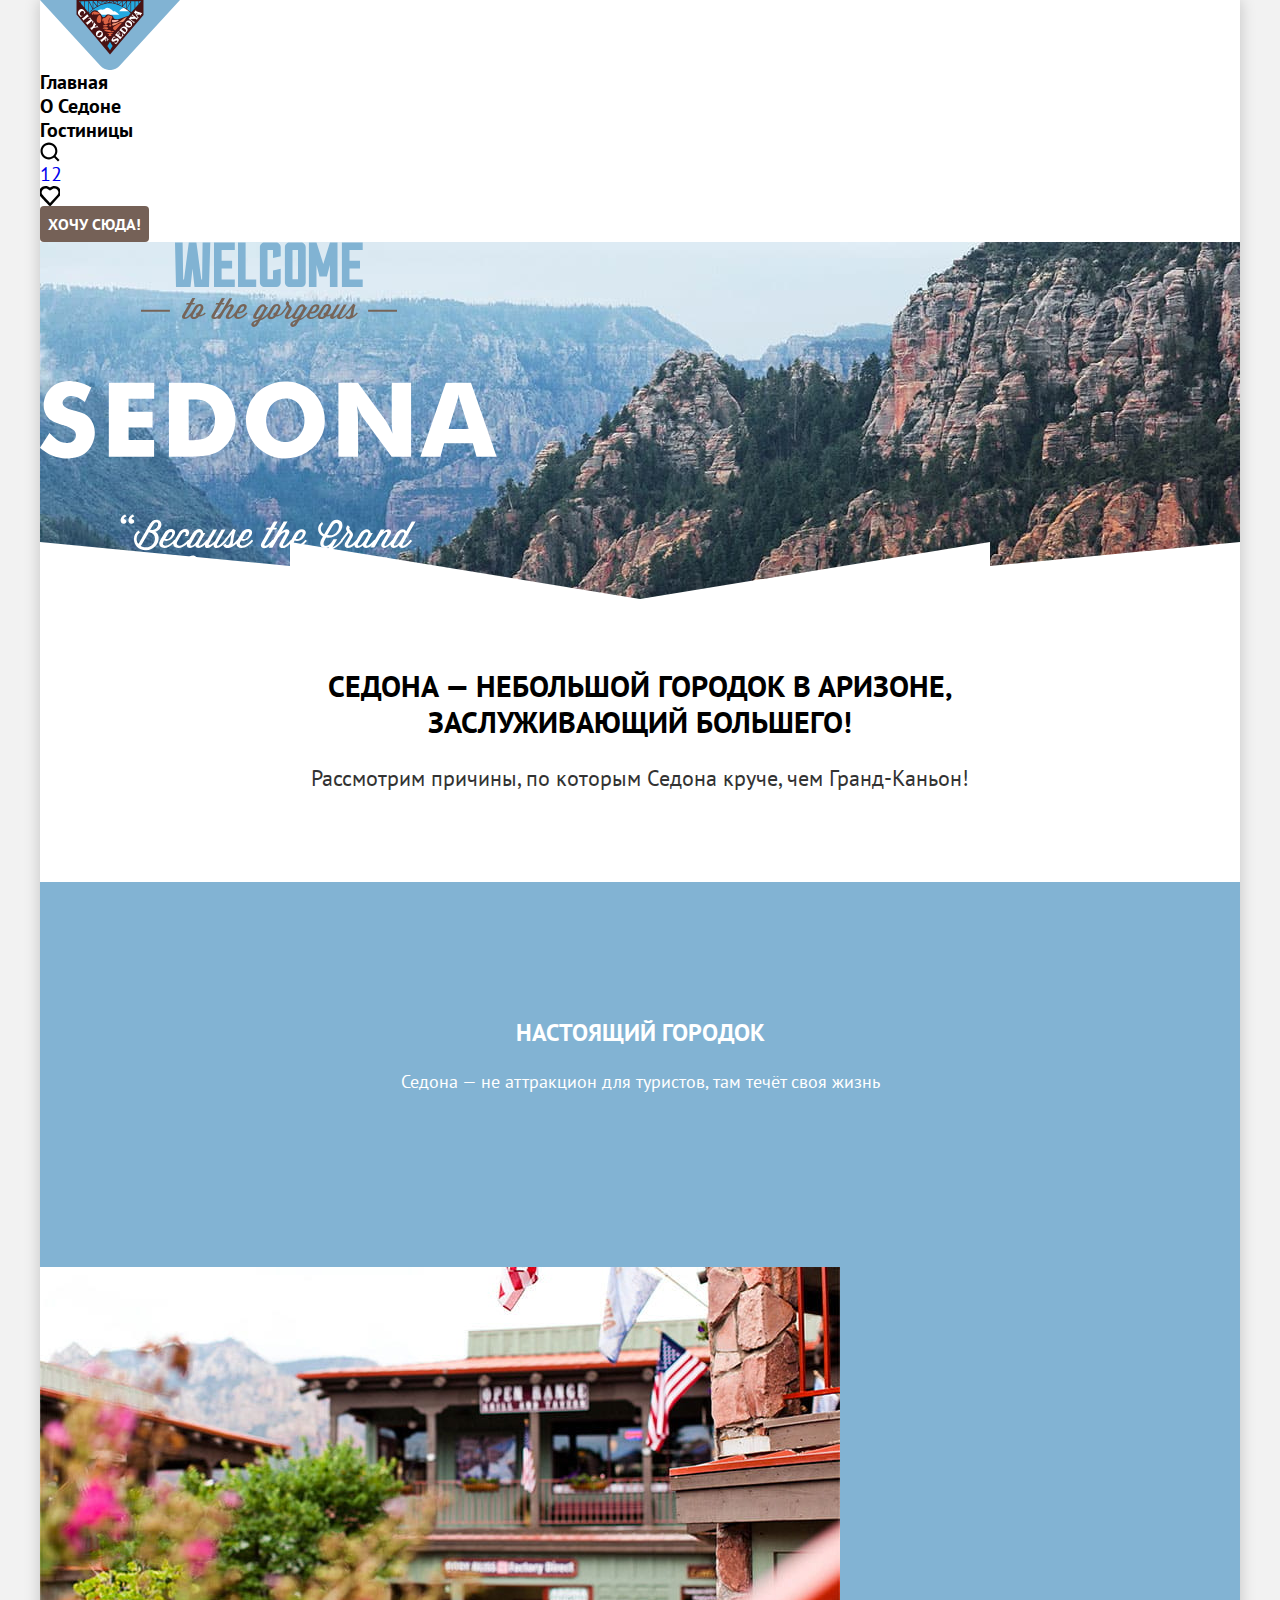
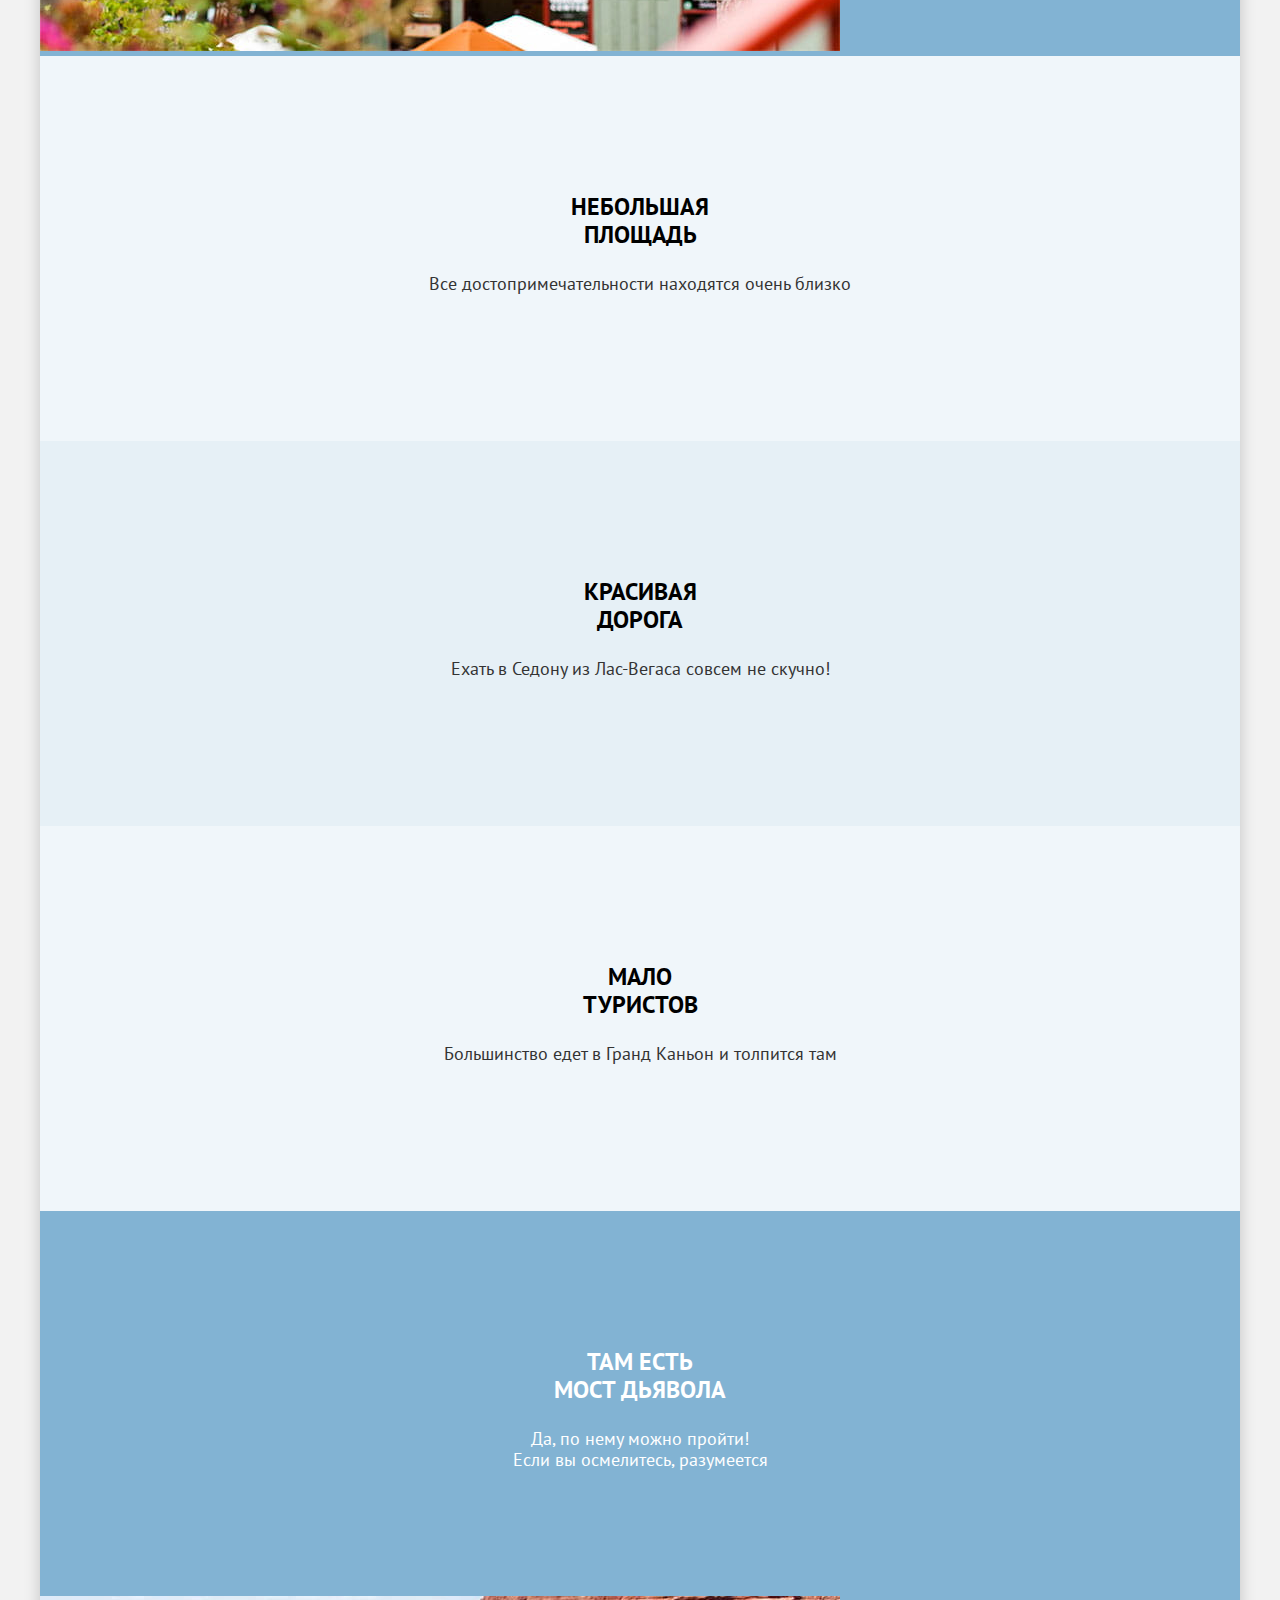
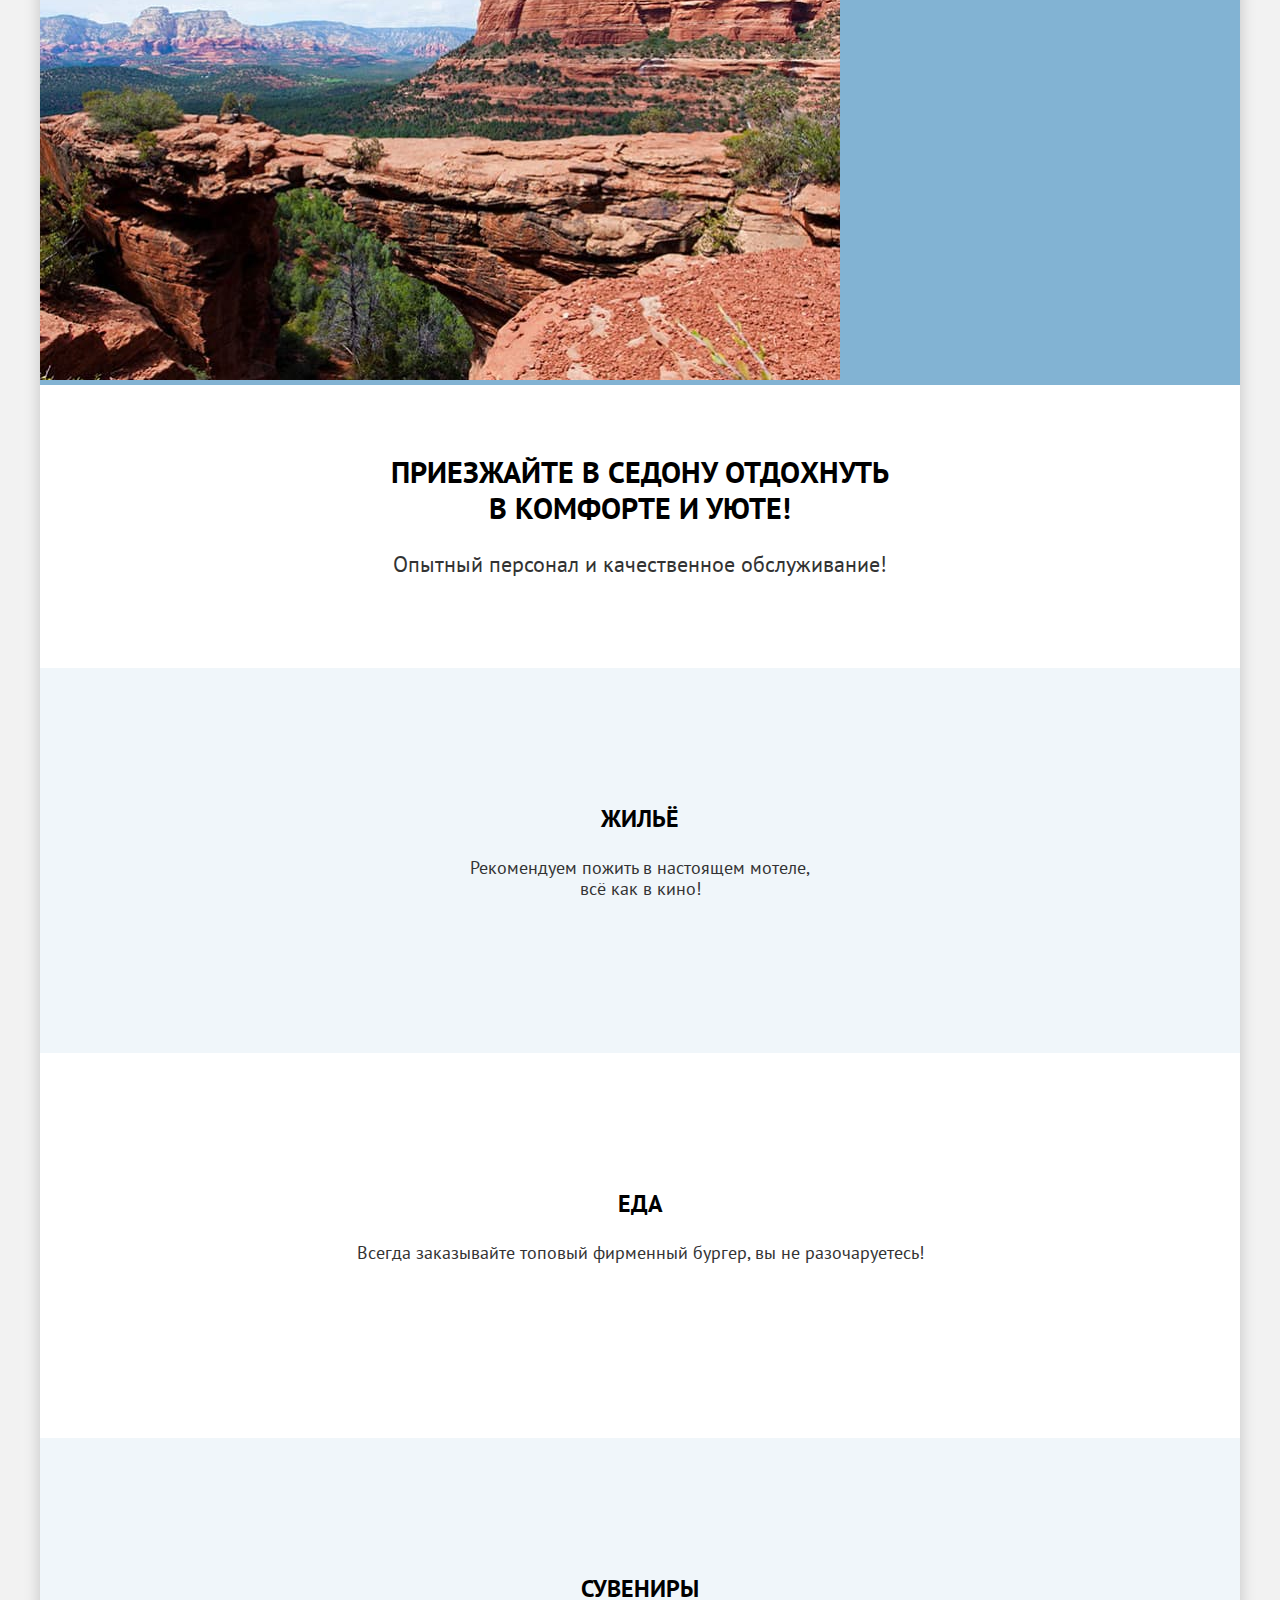
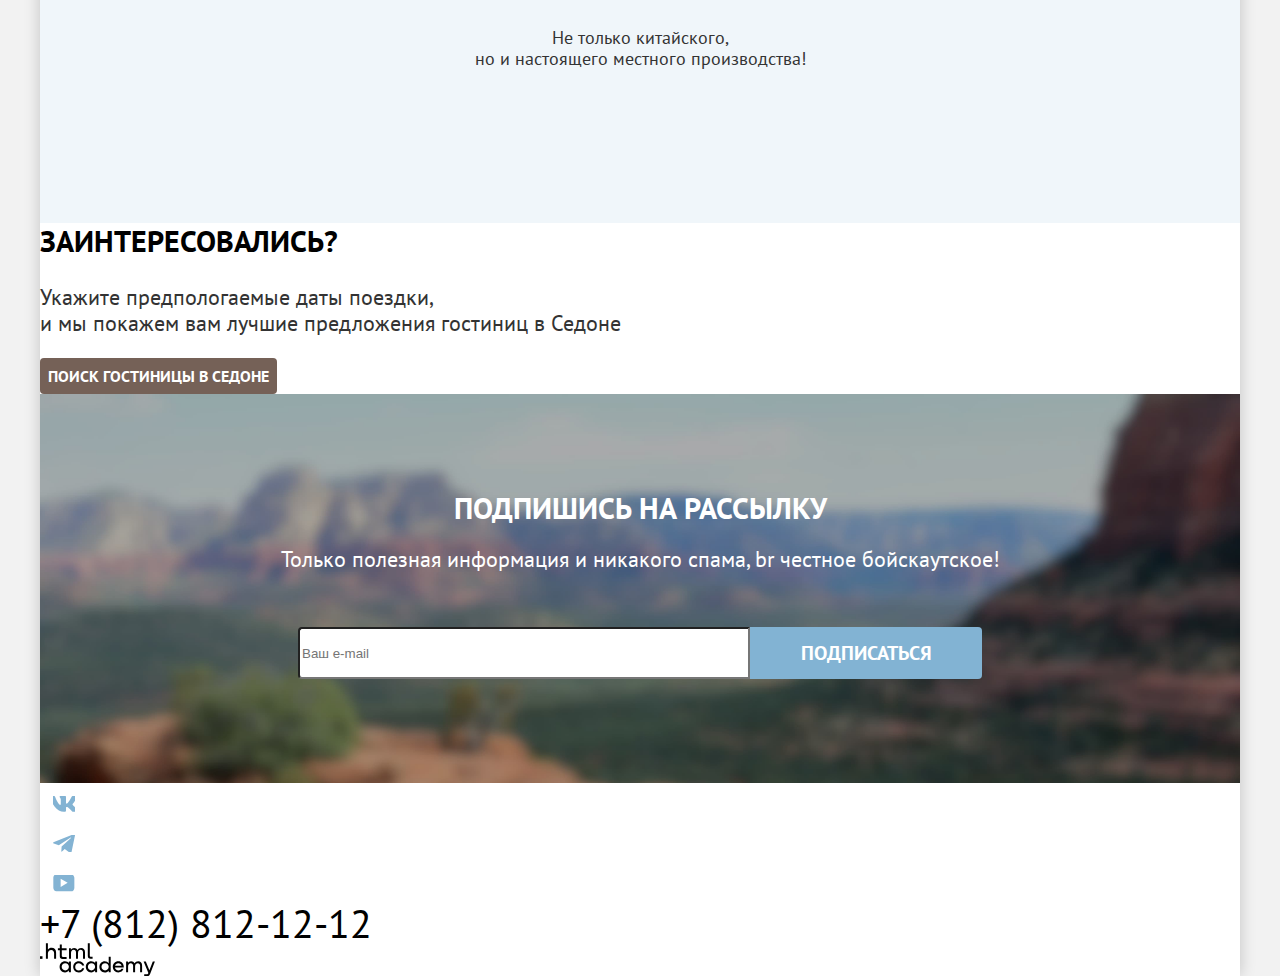
==== commit 524c159b: "Merge pull request #3 from Darksiders1/master" ====
--- a/index.html
+++ b/index.html
@@ -3,9 +3,9 @@
 
   <head>
     <meta charset="utf-8">
+    <meta name="viewport" content="width=device-width, initial-scale=1.0">
     <title>HTML Academy: Седона</title>
     <link rel="stylesheet" href="styles/style.css">
-    <meta name="viewport" content="width=device-width, initial-scale=1.0">
   </head>
 
   <body>
--- a/styles/style.css
+++ b/styles/style.css
@@ -78,15 +78,20 @@
 }
 
 /*header*/
-
-.navigation-user-link {
-  text-decoration: none;
-}
-
-.navigation-logo img {
+.navigation-logo {
   display: block;
   width: 140px;
   height: 70px;
+}
+
+.navigation-logo img {
+  display: block;
+  width: 100%;
+  height: 100%;
+}
+
+.navigation-user-link {
+  text-decoration: none;
 }
 
 .navigation-user-link img {
@@ -144,7 +149,7 @@
   background-color: rgba(131, 179, 211, 0.2);
 }
 
-.advantages-item:nth-child(2) {
+.advantages-item:nth-child(2n) {
   background-color: rgba(131, 179, 211, 0.12);
 }
 
@@ -261,8 +266,6 @@
   margin: 0;
   padding: 0;
 
-  color: #ffffff;
-
   border: 0 none;
 }
 
@@ -339,8 +342,8 @@
 
 .pagination-link {
   display: block;
-  width: 60px;
-  height: 60px;
+  min-width: 60px;
+  min-height: 60px;
   padding: 10px;
 
   font-weight: 700;
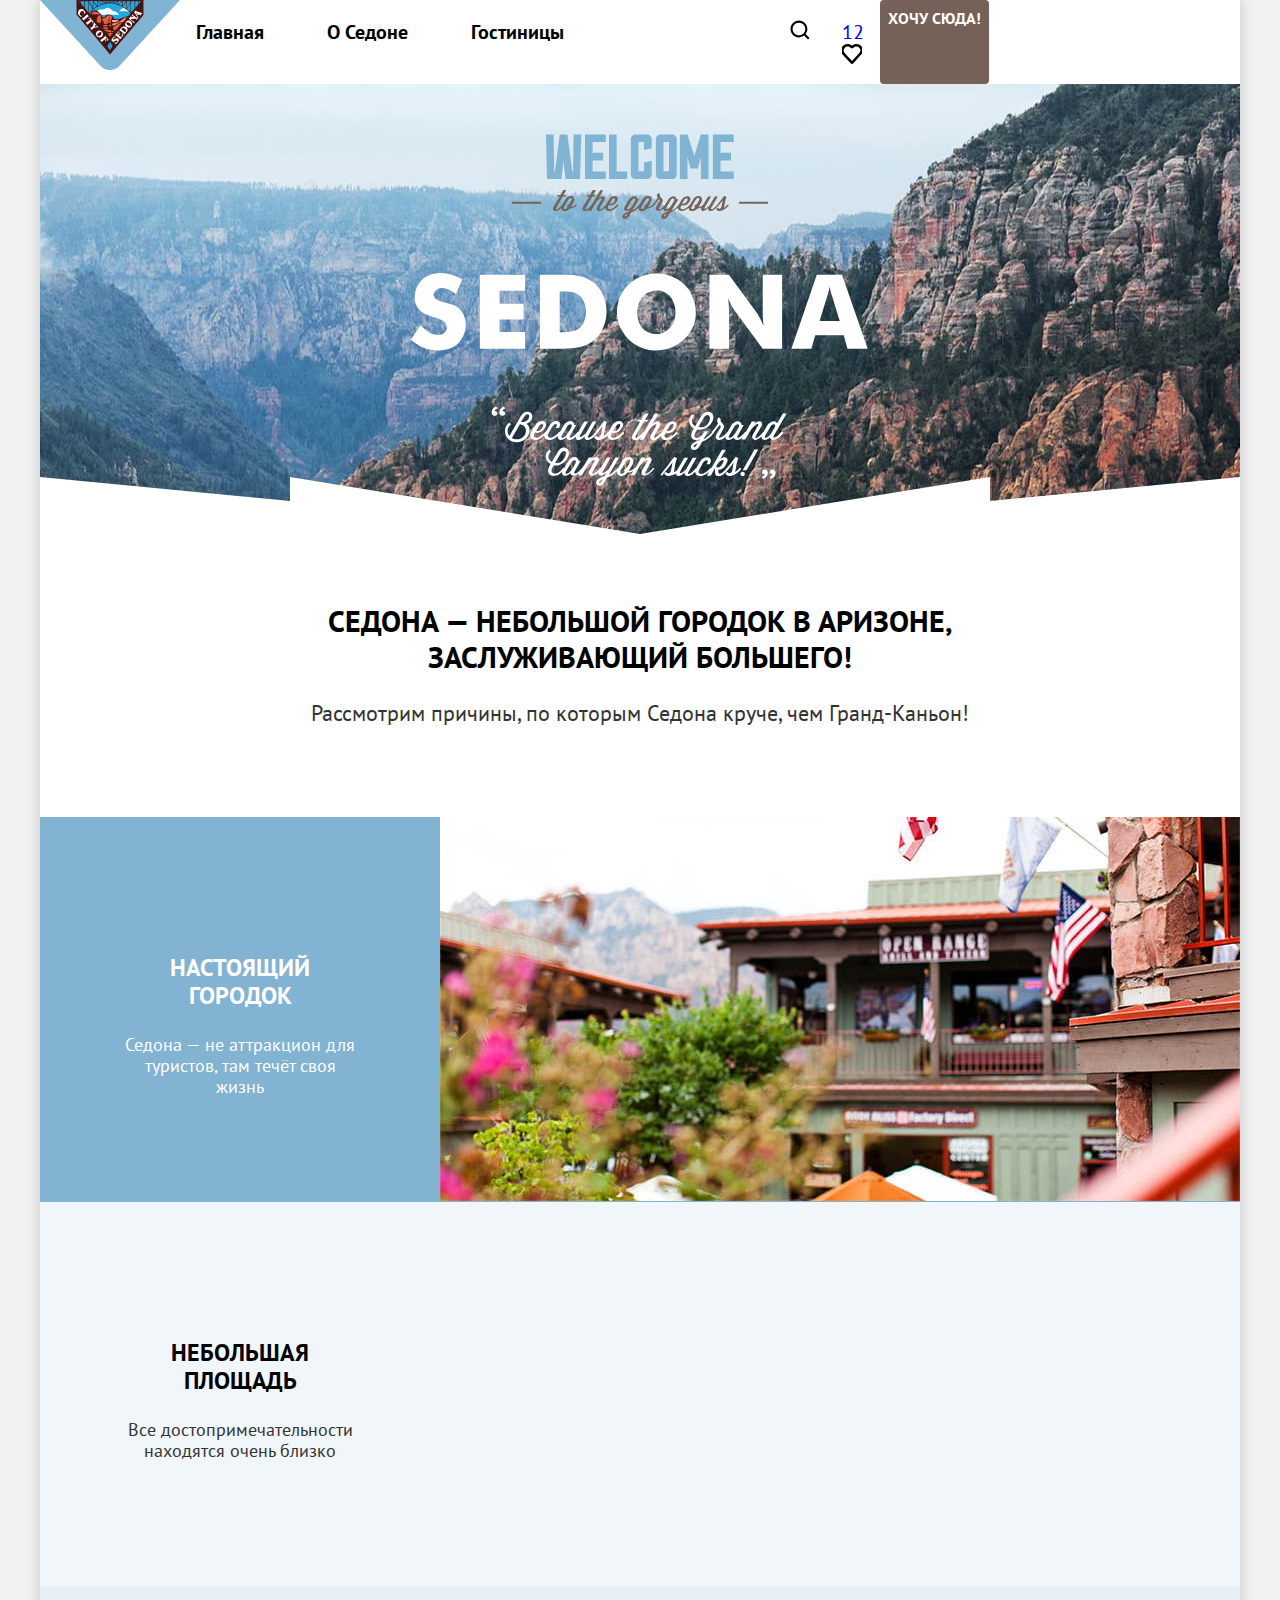
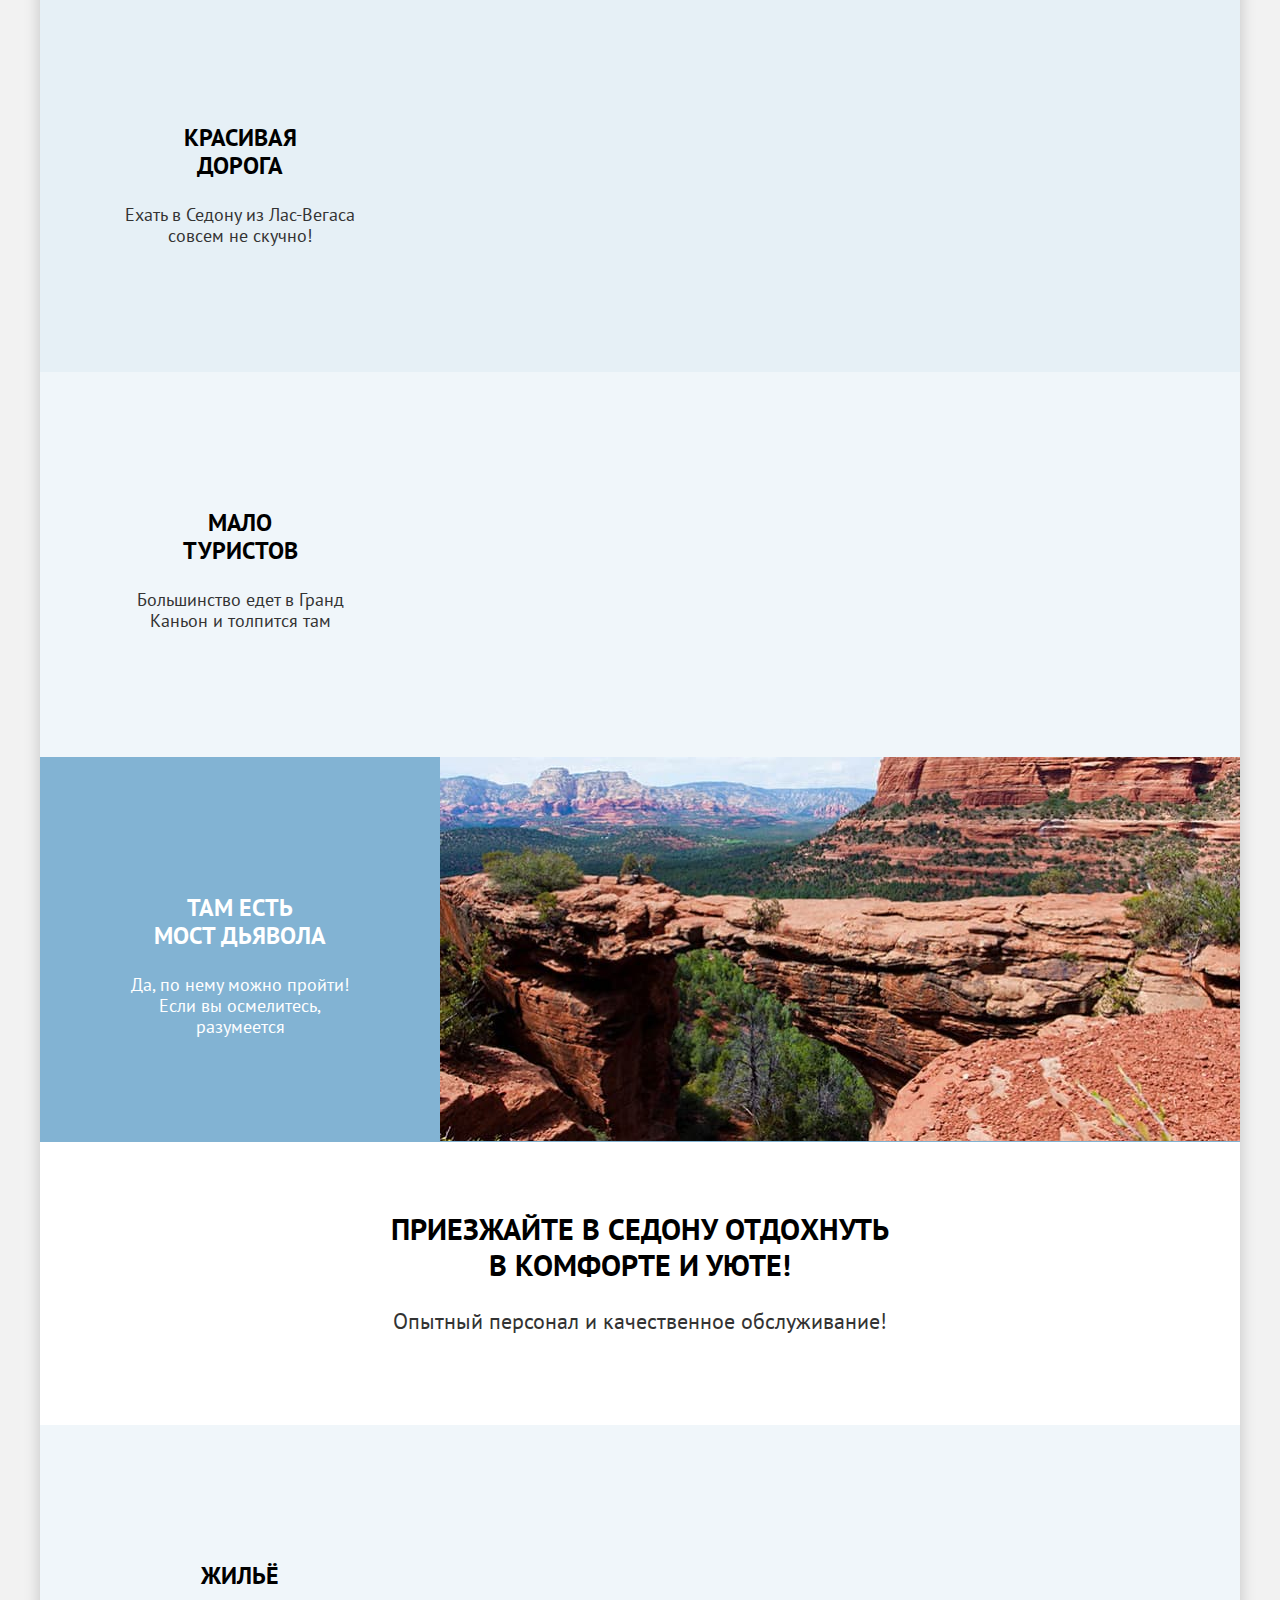
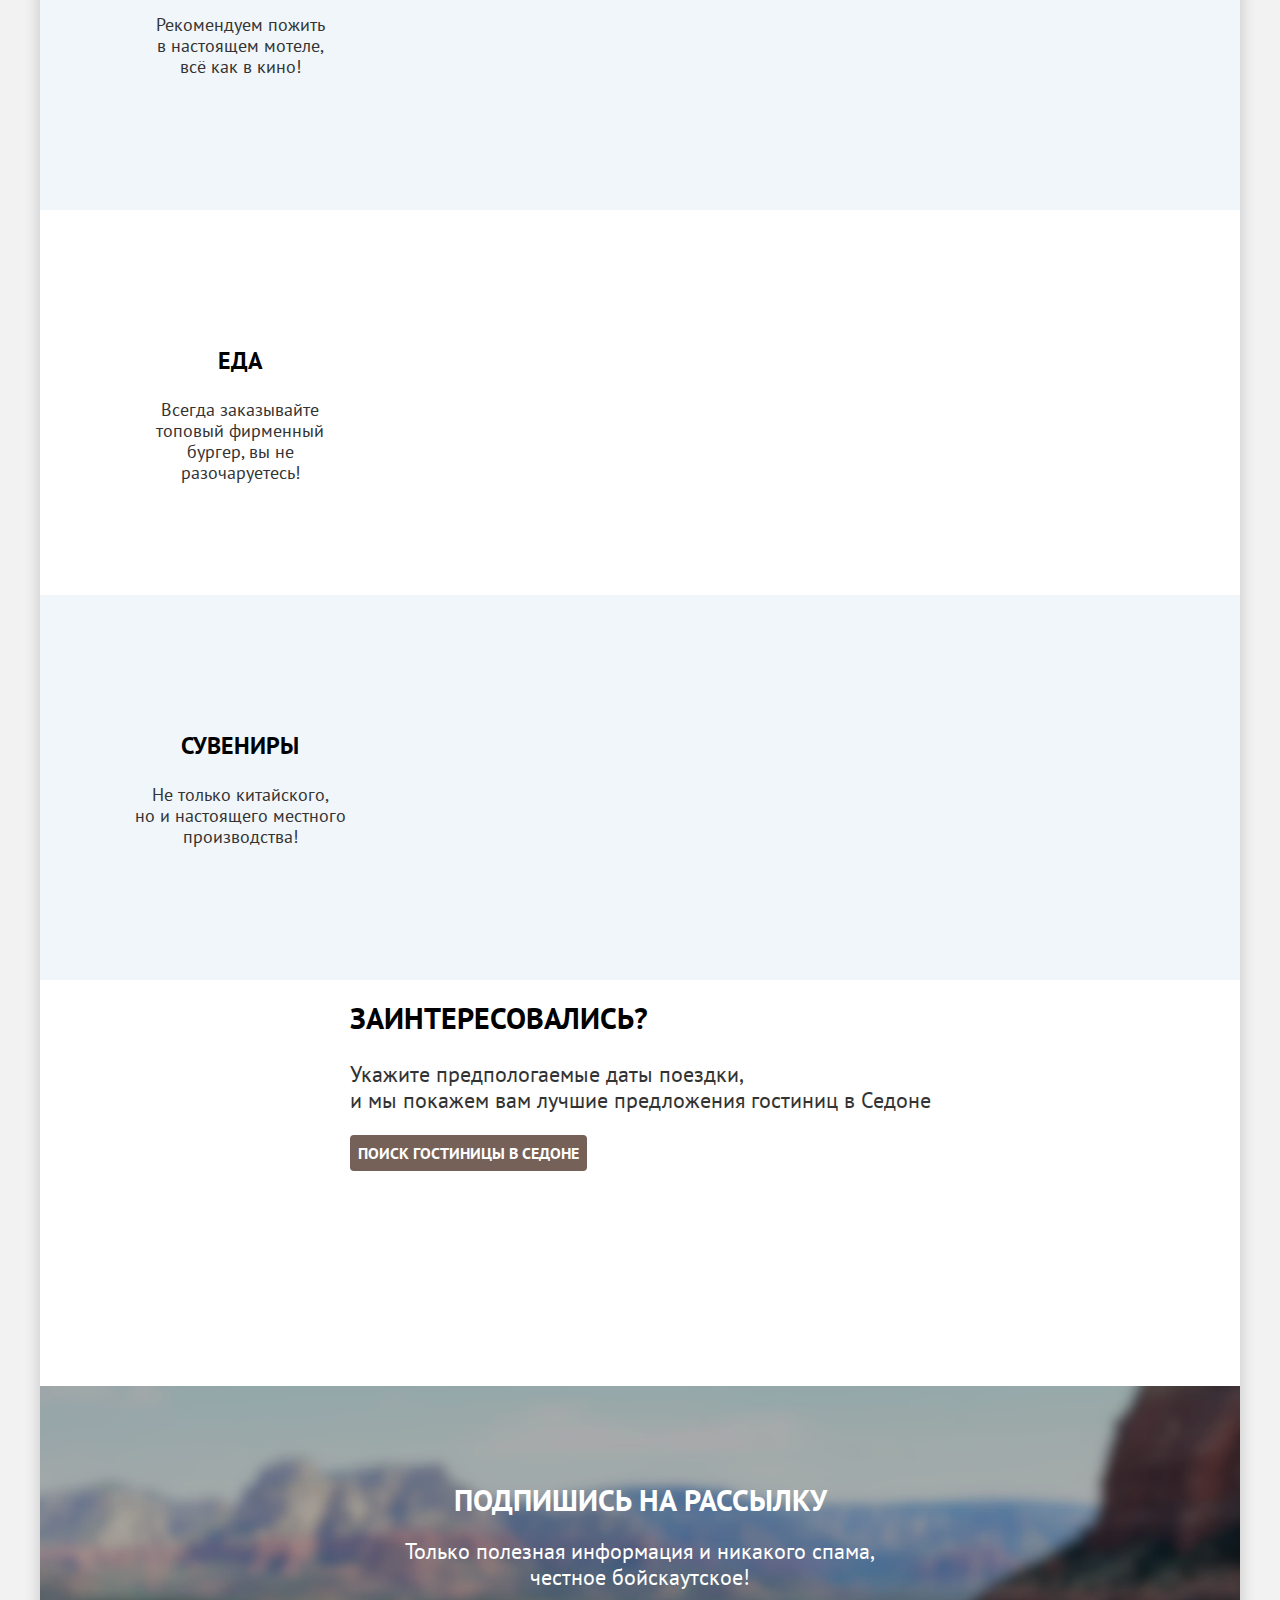
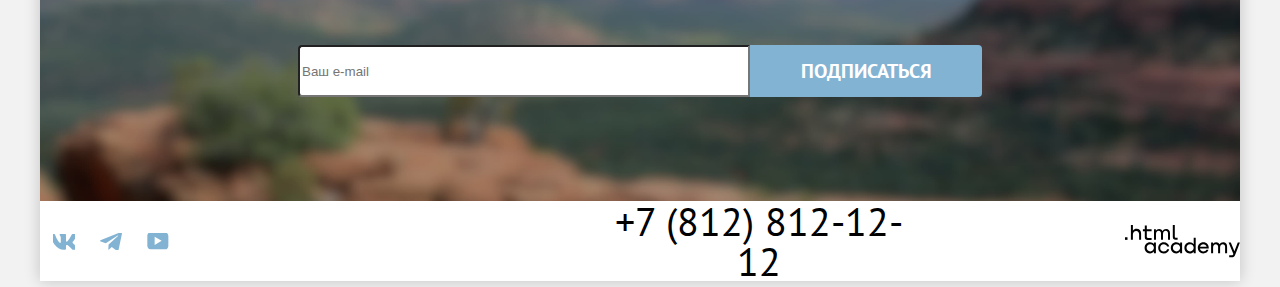
==== commit eded5c4e: "частично сделал сетку" ====
--- a/index.html
+++ b/index.html
@@ -11,6 +11,7 @@
   <body>
     <header class="header">
       <nav class="navigation">
+
         <a class="navigation-logo">
           <img src="images/svg/logo.svg" alt="Sedona" width="140" height="70">
         </a>
@@ -25,6 +26,7 @@
             <a class="navigation-link" href="catalog.html">Гостиницы</a>
           </li>
         </ul>
+
         <ul class="navigation-user list-reset">
           <li class="navigation-item">
             <a class="navigation-user-link navigation-user-search" href="#">
@@ -43,7 +45,7 @@
         <a class="button button-dark navigation-button" href="#">Хочу сюда!</a>
       </nav>
     </header>
-    <main class="main">
+    <main class="main main-container">
       <section class="intro">
         <h1 class="visually-hidden">Добро пожаловать в Седону</h1>
         <div class="intro-img">
@@ -83,7 +85,6 @@
           <li class="advantages-item">
             <div class="advantages-content">
               <h3 class="advantages-title">Мало <br>туристов</h3>
-
               <p class="advantages-text">Большинство едет в Гранд Каньон и толпится там</p>
             </div>
           </li>
@@ -124,14 +125,16 @@
           </li>
         </ul>
       </section>
-      <section class="search">
-        <h2 class="search-title page-title">Заинтересовались?</h2>
-        <p class="search-text page-text">Укажите предпологаемые даты поездки, <br> и мы покажем вам лучшие предложения гостиниц в Седоне</p>
-        <a class="button button-dark search-button" href="#">Поиск гостиницы в седоне</a>
-      </section>
+      <div class="search-container">
+        <section class="search">
+          <h2 class="search-title page-title">Заинтересовались?</h2>
+          <p class="search-text page-text">Укажите предпологаемые даты поездки, <br> и мы покажем вам лучшие предложения гостиниц в Седоне</p>
+          <a class="button button-dark search-button" href="#">Поиск гостиницы в седоне</a>
+        </section>
+      </div>
       <section class="subscribe subscribe-home">
         <h2 class="subscribe-title page-title">Подпишись на рассылку</h2>
-        <p class="subscribe-text page-text">Только полезная информация и никакого спама, br честное бойскаутское!</p>
+        <p class="subscribe-text page-text">Только полезная информация и никакого спама, <br>честное бойскаутское!</p>
         <form class="subscribe-form" action="https://echo.htmlacademy.ru/" method="post">
           <label class="visually-hidden" for="email">Ваш email</label>
           <input class="subscribe-input form-input" id="email" name="email" type="email" placeholder="Ваш e-mail" required>
@@ -140,31 +143,33 @@
       </section>
     </main>
     <footer class="footer">
-      <ul class="footer-social social list-reset">
-        <li class="social-item">
-          <a class="social-link" href="https://vk.com/htmlacademy">
-            <span class="visually-hidden">VK</span>
-            <img src="images/svg/icon-vk.svg" alt="Vk" width="47" height="40">
-          </a>
-        </li>
-        <li class="social-item">
-          <a class="social-link" href="https://t.me/htmlacademy">
-            <span class="visually-hidden">telegram</span>
-            <img src="images/svg/icon-tg.svg" alt="Телеграм" width="47" height="40">
-          </a>
-        </li>
-        <li class="social-item">
-          <a class="social-link" href="https://www.youtube.com/user/htmlacademyru">
-            <span class="visually-hidden">YT</span>
-            <img src="images/svg/icon-yt.svg" alt="Ютьюб" width="47" height="40">
-          </a>
-        </li>
-      </ul>
-      <a class="footer-phone" href="tel:+78128121212">+7 (812) 812-12-12</a>
-      <a class="footer-logo" href="https://htmlacademy.ru/">
-        <span class="visually-hidden">Логотип htmlacademy</span>
-        <img src="images/svg/icon-htmlcademy.svg" alt="Значек HTML Academy" width="115" height="33">
-      </a>
+      <div class="page-footer-container">
+        <ul class="footer-social social list-reset">
+          <li class="social-item">
+            <a class="social-link" href="https://vk.com/htmlacademy">
+              <span class="visually-hidden">VK</span>
+              <img src="images/svg/icon-vk.svg" alt="Vk" width="47" height="40">
+            </a>
+          </li>
+          <li class="social-item">
+            <a class="social-link" href="https://t.me/htmlacademy">
+              <span class="visually-hidden">telegram</span>
+              <img src="images/svg/icon-tg.svg" alt="Телеграм" width="47" height="40">
+            </a>
+          </li>
+          <li class="social-item">
+            <a class="social-link" href="https://www.youtube.com/user/htmlacademyru">
+              <span class="visually-hidden">YT</span>
+              <img src="images/svg/icon-yt.svg" alt="Ютьюб" width="47" height="40">
+            </a>
+          </li>
+        </ul>
+        <a class="footer-phone" href="tel:+78128121212">+7 (812) 812-12-12</a>
+        <a class="footer-logo" href="https://htmlacademy.ru/">
+          <span class="visually-hidden">Логотип htmlacademy</span>
+          <img src="images/svg/icon-htmlcademy.svg" alt="Значек HTML Academy" width="115" height="33">
+        </a>
+      </div>
     </footer>
   </body>
 
--- a/styles/style.css
+++ b/styles/style.css
@@ -24,6 +24,7 @@
 
 html {
   box-sizing: border-box;
+  height: 100%;
   margin: 0;
   padding: 0;
 
@@ -33,6 +34,8 @@
 /*body*/
 
 body {
+  display: flex;
+  flex-direction: column;
   width: 1200px;
   margin: 0 auto;
 
@@ -78,6 +81,30 @@
 }
 
 /*header*/
+.navigation {
+  display: flex;
+  width: 1200px;
+  margin: 0 auto;
+}
+
+.navigation-list {
+  display: flex;
+  justify-content: space-between;
+  width: 400px;
+  margin: 0;
+  padding: 0;
+}
+
+.navigation-item {
+  padding: 20px 16px;
+}
+
+.navigation-link {
+  font-weight: 700;
+  color: #000000;
+  text-decoration: none;
+}
+
 .navigation-logo {
   display: block;
   width: 140px;
@@ -90,6 +117,14 @@
   height: 100%;
 }
 
+.navigation-user {
+  display: flex;
+  justify-content: flex-end;
+  width: 300px;
+  margin: 0;
+  padding: 0;
+}
+
 .navigation-user-link {
   text-decoration: none;
 }
@@ -100,7 +135,7 @@
   height: 20px;
 }
 
-.navigation-link {
+.navigationnav-link {
   font-weight: 700;
   text-align: center;
   color: #000000;
@@ -126,6 +161,13 @@
   cursor: pointer;
 }
 
+/*
+
+.navigation-button {
+  width: 120px;
+  height: 100px;
+}
+*/
 .button-light {
   background: #82b3d3;
 }
@@ -135,6 +177,16 @@
 }
 
 /*main index*/
+.main-container {
+  flex-grow: 1;
+}
+
+.intro-img {
+  width: 458px;
+  height: 450px;
+  margin: 0 auto;
+  padding-top: 50px;
+}
 
 .intro {
   background-color: #82b3d3;
@@ -157,7 +209,16 @@
   background-color: #82b3d3;
 }
 
+.advantages-container {
+  display: flex;
+  justify-content: space-between;
+  width: 1200px;
+  margin: 0;
+  padding: 0;
+}
+
 .advantages-content {
+  width: 400px;
   min-height: 385px;
   padding: 113px 85px 30px;
 }
@@ -176,6 +237,10 @@
   color: #333333;
 }
 
+.advantages-image img {
+  vertical-align: middle;
+}
+
 .page-description {
   padding: 69px 0;
 
@@ -209,6 +274,14 @@
 .advantages-item-full .advantages-title,
 .advantages-item-full .advantages-text {
   color: #ffffff;
+}
+
+.search-container {
+  display: grid;
+  justify-content: center;
+  width: 1200px;
+  height: 406px;
+  padding: 20px;
 }
 
 .subscribe {
@@ -358,7 +431,6 @@
   border-radius: 4px;
 }
 
-/*footer*/
 .footer-phone {
   font-size: 40px;
   line-height: 40px;
@@ -388,6 +460,23 @@
   border-radius: 0 4px 4px 0;
 }
 
+/*footer*/
+.footer-social {
+  display: flex;
+  width: 1200px;
+}
+
+.page-footer-container {
+  display: flex;
+  align-items: center;
+  margin: 0 auto;
+}
+
+.footer-phone {
+  width: 720px;
+  margin-right: 200px;
+}
+
 .social-link {
   display: flex;
   justify-content: center;
@@ -406,14 +495,14 @@
 
 .footer-logo {
   display: block;
+  width: 250px;
+  height: 33px;
+
+  color: #000000;
+}
+
+.footer-logo img {
+  display: block;
   width: 115px;
   height: 33px;
-
-  color: #000000;
-}
-
-.footer-logo img {
-  display: block;
-  width: 115px;
-  height: 33px;
-}
+}
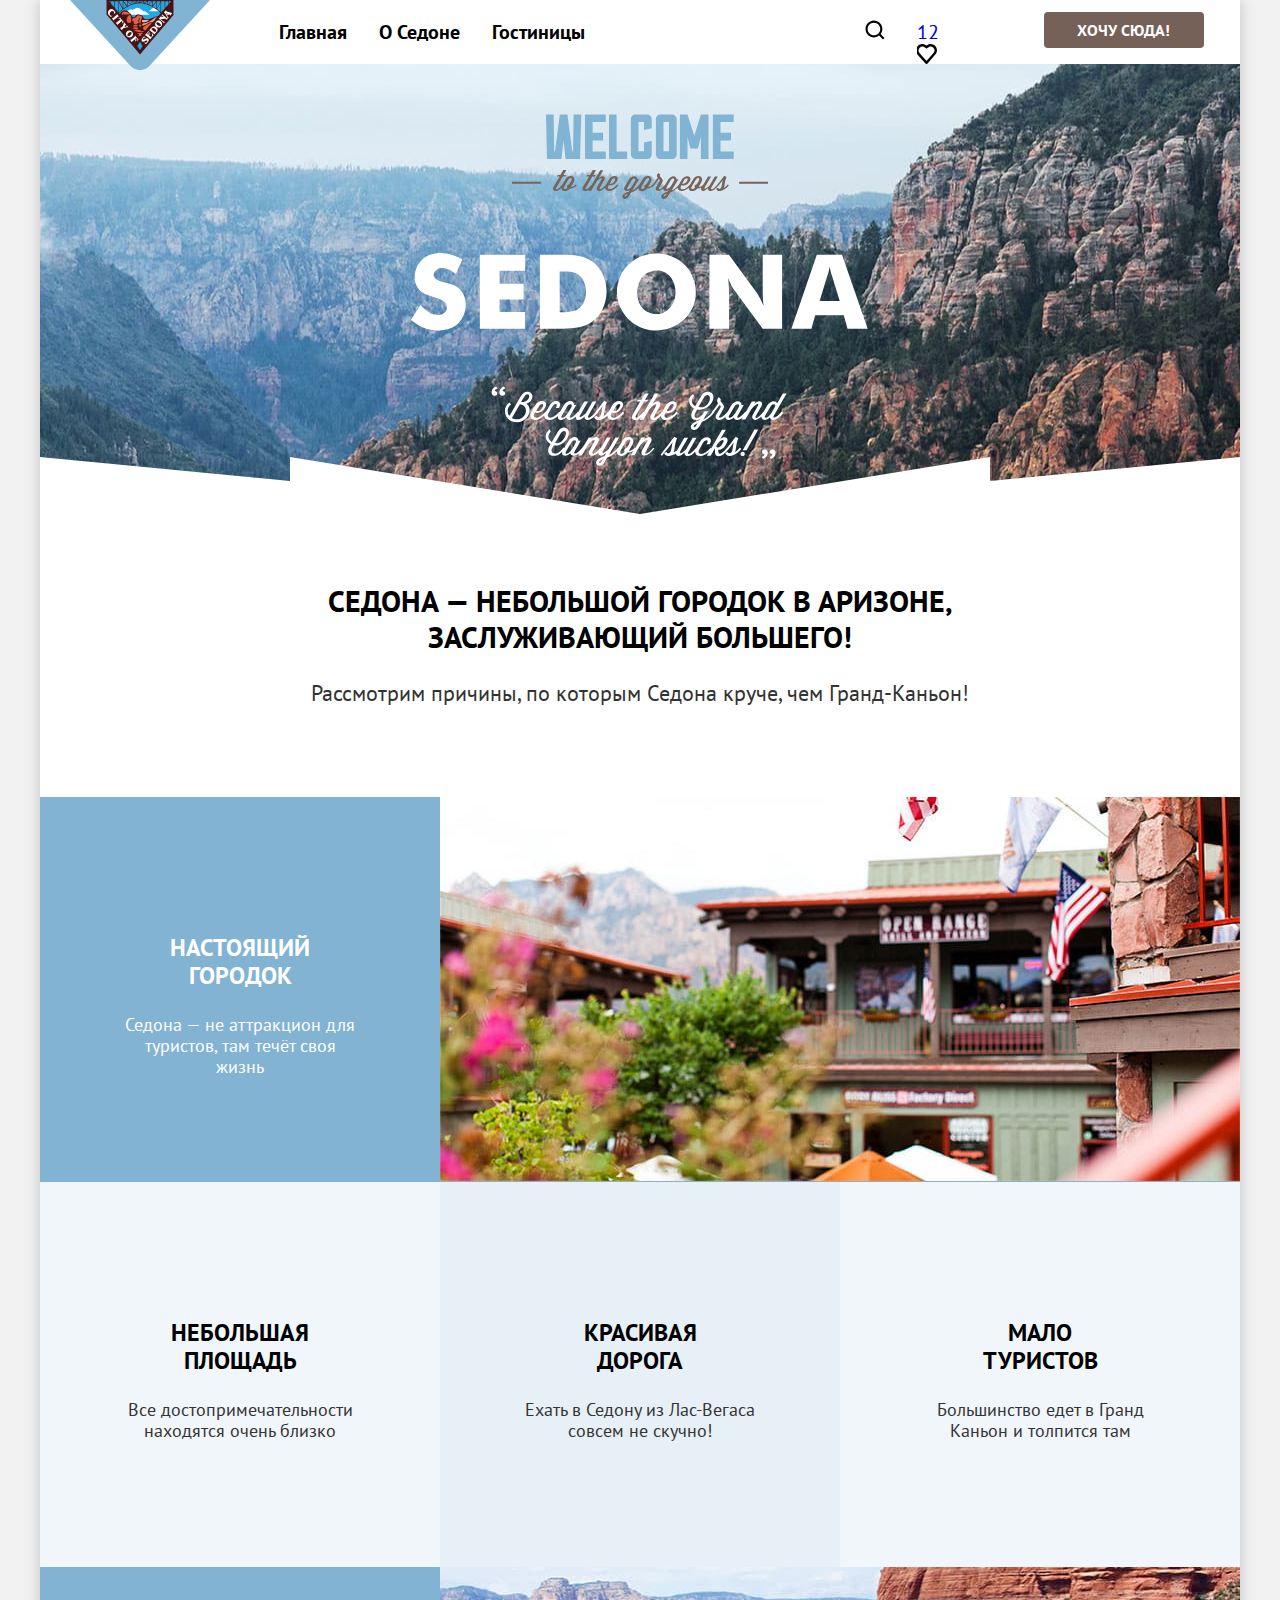
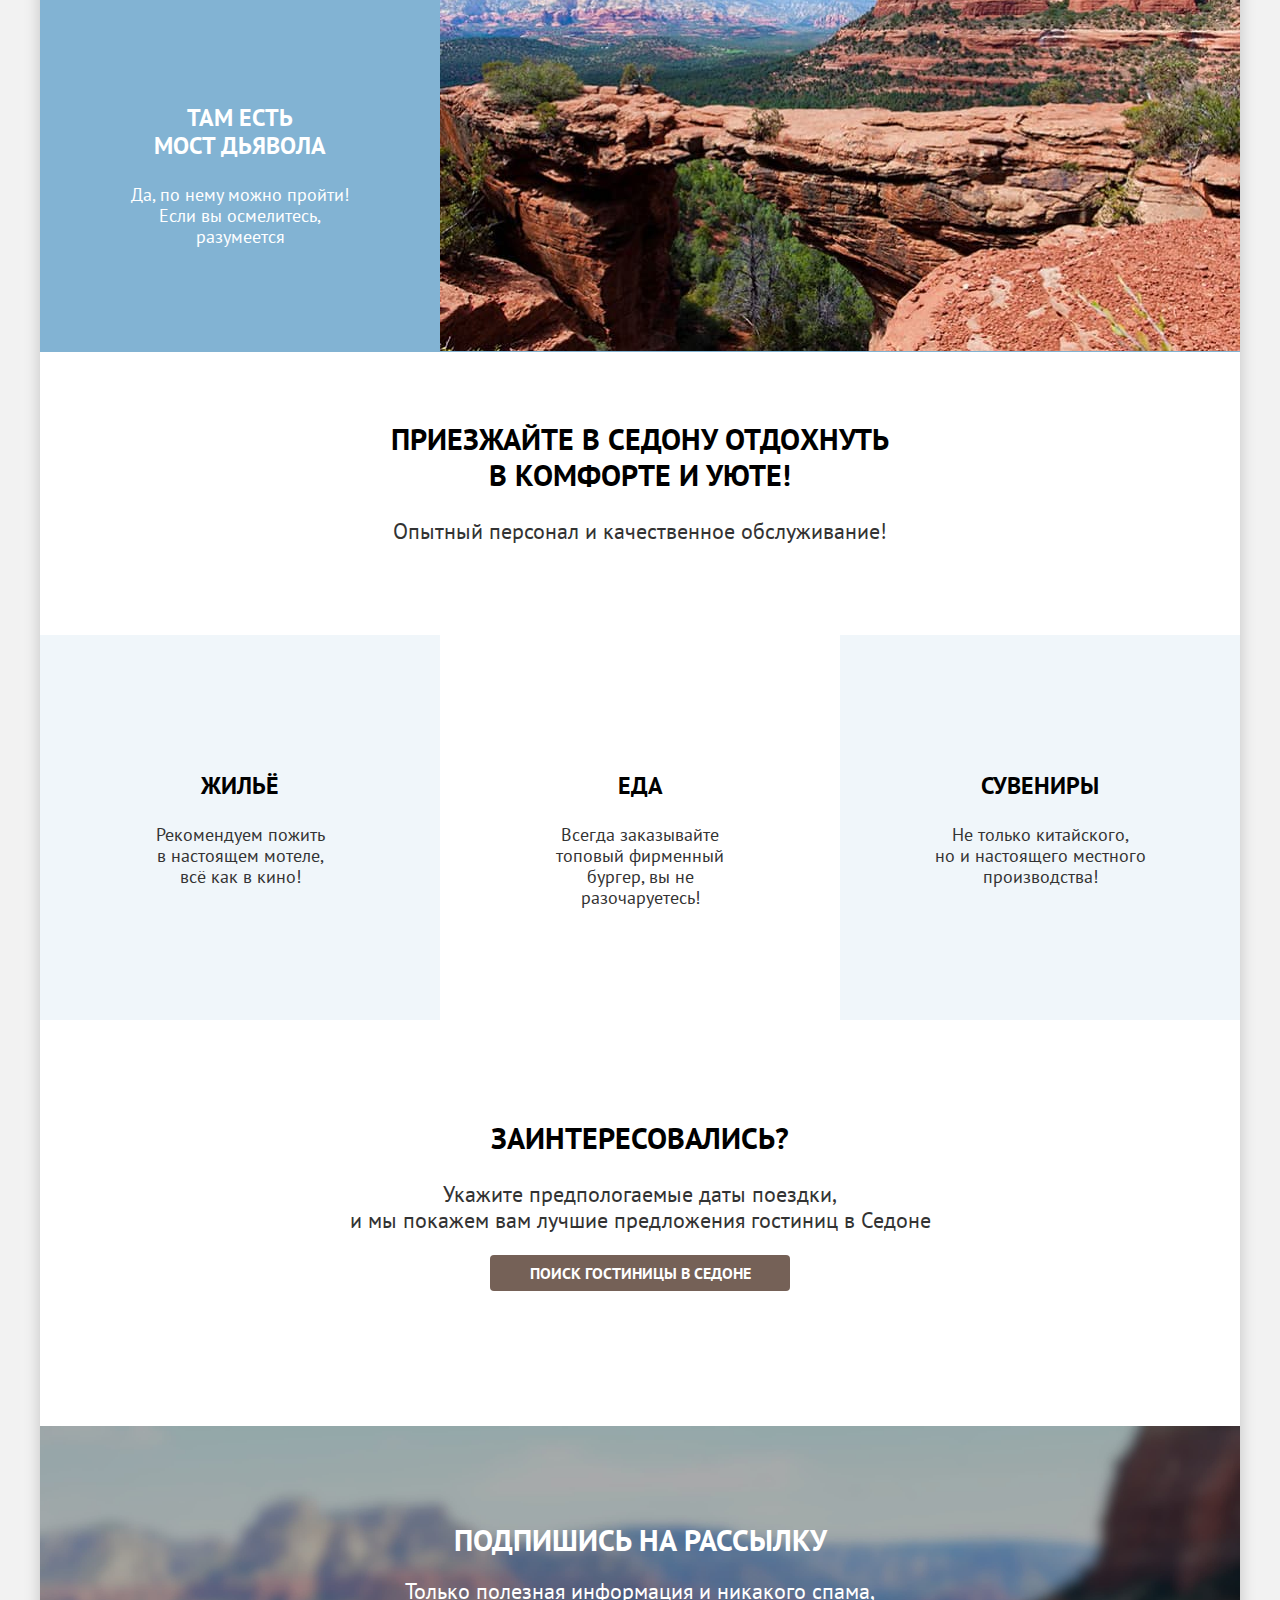
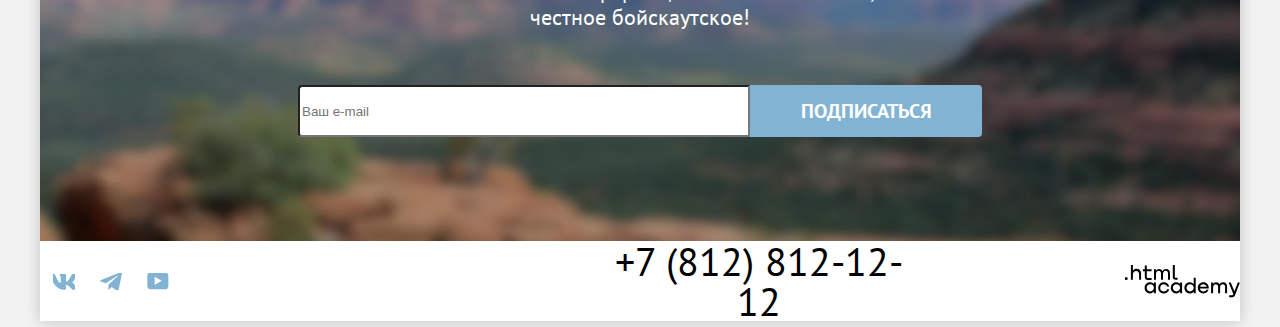
==== commit 2e482408: "доделал каталог" ====
--- a/index.html
+++ b/index.html
@@ -43,6 +43,7 @@
           </li>
         </ul>
         <a class="button button-dark navigation-button" href="#">Хочу сюда!</a>
+
       </nav>
     </header>
     <main class="main main-container">
--- a/styles/style.css
+++ b/styles/style.css
@@ -34,7 +34,6 @@
 /*body*/
 
 body {
-  display: flex;
   flex-direction: column;
   width: 1200px;
   margin: 0 auto;
@@ -83,14 +82,14 @@
 /*header*/
 .navigation {
   display: flex;
+  justify-content: space-between;
   width: 1200px;
+  height: 64px;
   margin: 0 auto;
 }
 
 .navigation-list {
   display: flex;
-  justify-content: space-between;
-  width: 400px;
   margin: 0;
   padding: 0;
 }
@@ -109,6 +108,7 @@
   display: block;
   width: 140px;
   height: 70px;
+  margin-left: 30px;
 }
 
 .navigation-logo img {
@@ -135,7 +135,7 @@
   height: 20px;
 }
 
-.navigationnav-link {
+.navigation-link {
   font-weight: 700;
   text-align: center;
   color: #000000;
@@ -161,13 +161,12 @@
   cursor: pointer;
 }
 
-/*
-
 .navigation-button {
-  width: 120px;
-  height: 100px;
-}
-*/
+  width: 160px;
+  height: 36px;
+  margin: 12px 36px;
+}
+
 .button-light {
   background: #82b3d3;
 }
@@ -263,6 +262,12 @@
   color: #333333;
 }
 
+.advantages-list {
+  display: flex;
+  flex-wrap: wrap;
+  justify-content: space-between;
+}
+
 .advantages-list-recommendations .advantages-item {
   background-color: rgba(131, 179, 211, 0.12);
 }
@@ -277,11 +282,15 @@
 }
 
 .search-container {
-  display: grid;
+  display: flex;
   justify-content: center;
   width: 1200px;
   height: 406px;
-  padding: 20px;
+  padding: 100px 300px;
+}
+
+.search {
+  text-align: center;
 }
 
 .subscribe {
@@ -289,6 +298,10 @@
   padding-bottom: 104px;
 
   text-align: center;
+}
+
+.search-button {
+  width: 300px;
 }
 
 .subscribe-home {
@@ -315,7 +328,11 @@
 }
 
 /*main catalog*/
+
 .main-form {
+  width: 1200;
+  height: 412;
+
   color: #ffffff;
 
   background-color: #82b3d3;
@@ -324,7 +341,21 @@
   background-size: cover;
 }
 
+.breadcrumbs-item {
+  margin: 70px;
+}
+
+.filter-conteiner {
+  display: flex;
+  flex-wrap: wrap;
+  justify-content: space-between;
+  margin: 0 70px;
+  padding-bottom: 40px;
+}
+
 .inner-header-title {
+  margin: 0 70px;
+
   font-size: 60px;
   line-height: 78px;
 }
@@ -343,7 +374,13 @@
 }
 
 .filter-title {
+  margin-bottom: 32px;
+
   font-weight: 700;
+}
+
+.filter-list-item {
+  margin-bottom: 8px;
 }
 
 .filter-control-lable {
@@ -351,7 +388,26 @@
   line-height: 23px;
 }
 
+.filter-button {
+  display: grid;
+  align-content: space-evenly;
+}
+
+.filter-submit {
+  width: 175px;
+
+  background: #82b3d3;
+}
+
+.sorting {
+  display: flex;
+  flex-wrap: wrap;
+  margin: 50px 70px 40px;
+}
+
 .sorting-title {
+  margin: 0 192px 0 0;
+
   font-size: 30px;
   line-height: 36px;
 }
@@ -359,9 +415,15 @@
 .select-control {
   width: 292px;
   height: 49px;
+  margin-right: 140px;
   padding: 14px 20px;
 
   appearance: none;
+}
+
+.sorting-view {
+  display: flex;
+  flex-wrap: wrap;
 }
 
 .sorting-item {
@@ -388,6 +450,25 @@
   background-image: url("../images/svg/line.svg");
 }
 
+.hotels-item {
+  display: block;
+  margin-bottom: 20px;
+
+  border: #e6e6e6 solid 1px;
+  border-radius: 4px;
+}
+
+.pagination {
+  display: flex;
+  margin: 40px 70px;
+}
+
+.hotels-list {
+  display: block;
+  width: 345px;
+  margin: 40px 70px;
+}
+
 .hotels-text {
   font-size: 18px;
   line-height: 21px;
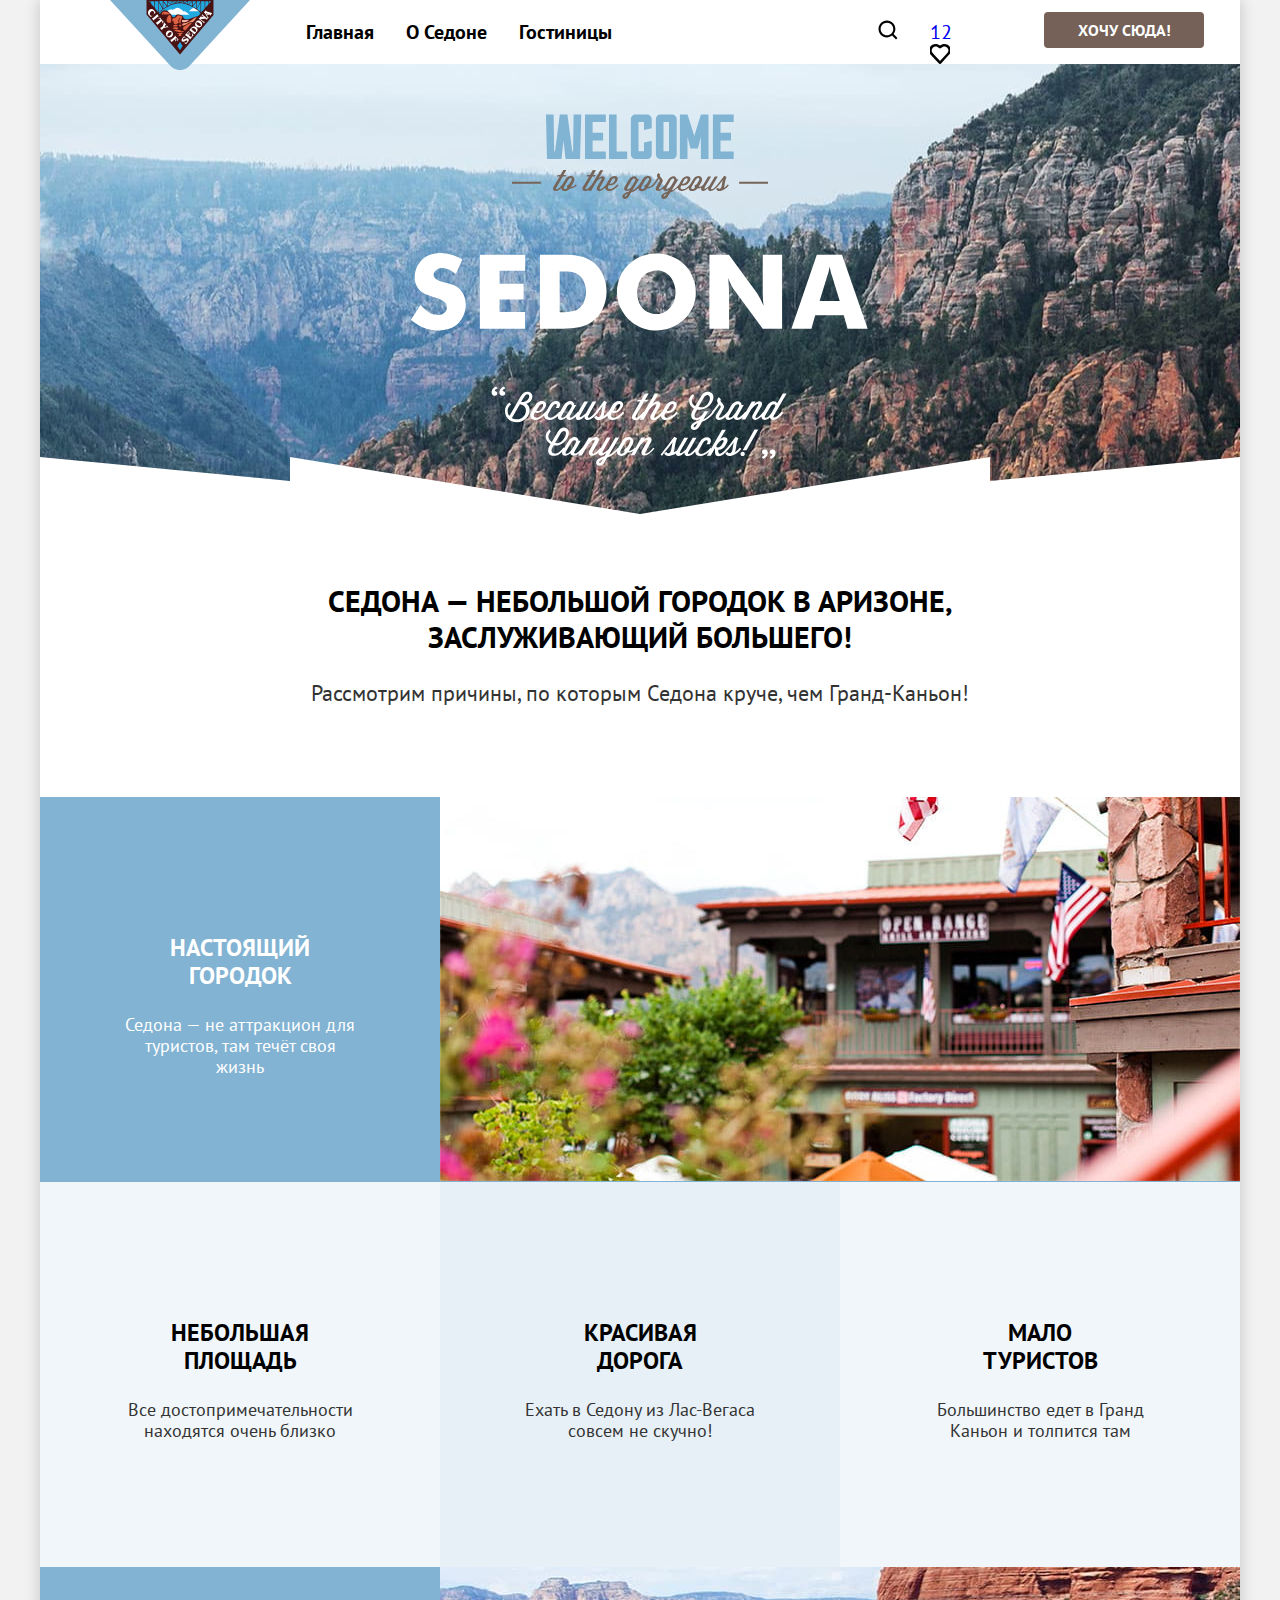
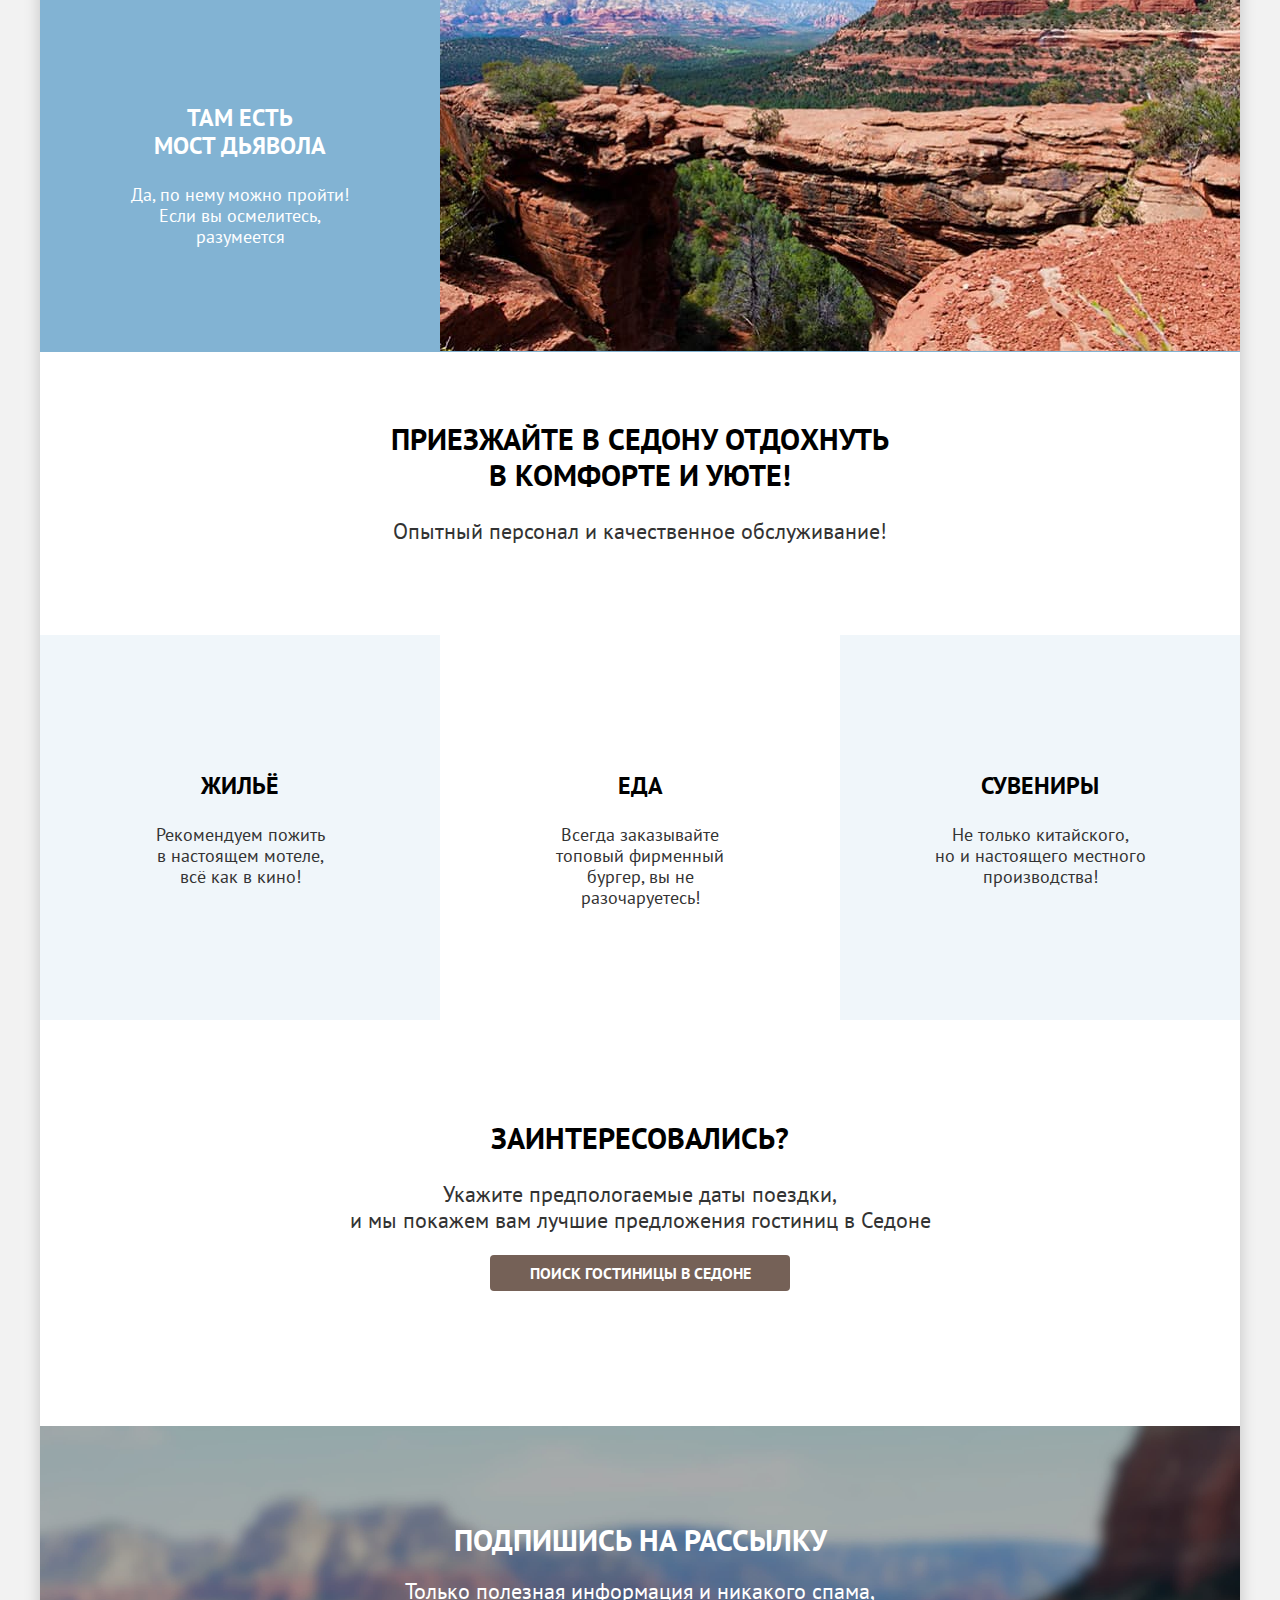
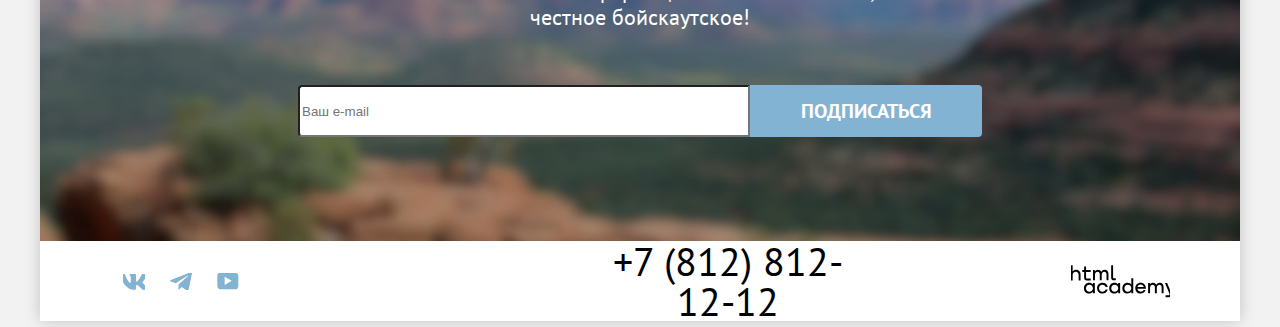
==== commit edec2bdd: "переправил margen" ====
--- a/index.html
+++ b/index.html
@@ -11,7 +11,6 @@
   <body>
     <header class="header">
       <nav class="navigation">
-
         <a class="navigation-logo">
           <img src="images/svg/logo.svg" alt="Sedona" width="140" height="70">
         </a>
--- a/styles/style.css
+++ b/styles/style.css
@@ -108,7 +108,7 @@
   display: block;
   width: 140px;
   height: 70px;
-  margin-left: 30px;
+  margin-left: 70px;
 }
 
 .navigation-logo img {
@@ -393,12 +393,6 @@
   align-content: space-evenly;
 }
 
-.filter-submit {
-  width: 175px;
-
-  background: #82b3d3;
-}
-
 .sorting {
   display: flex;
   flex-wrap: wrap;
@@ -464,7 +458,9 @@
 }
 
 .hotels-list {
-  display: block;
+  display: flex;
+  flex-wrap: wrap;
+  justify-content: flex-start;
   width: 345px;
   margin: 40px 70px;
 }
@@ -550,7 +546,7 @@
 .page-footer-container {
   display: flex;
   align-items: center;
-  margin: 0 auto;
+  margin: 0 70px;
 }
 
 .footer-phone {
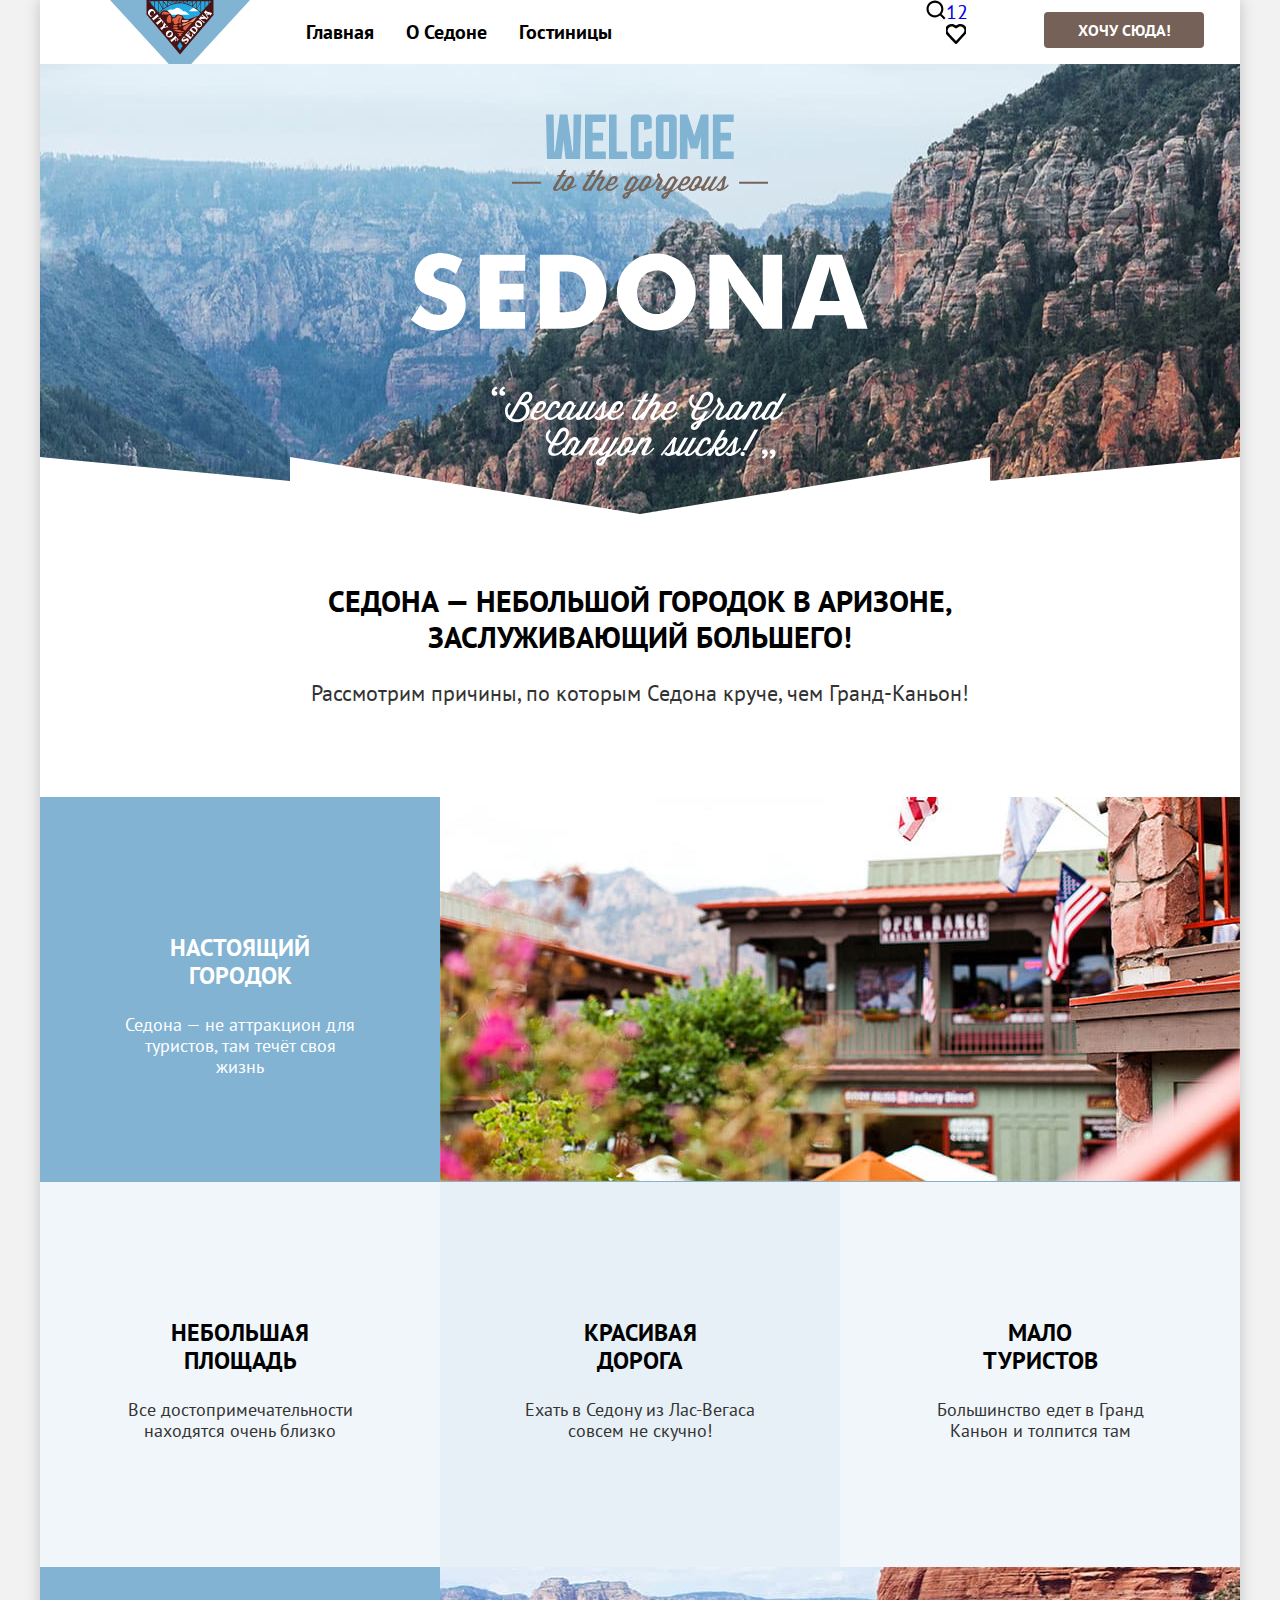
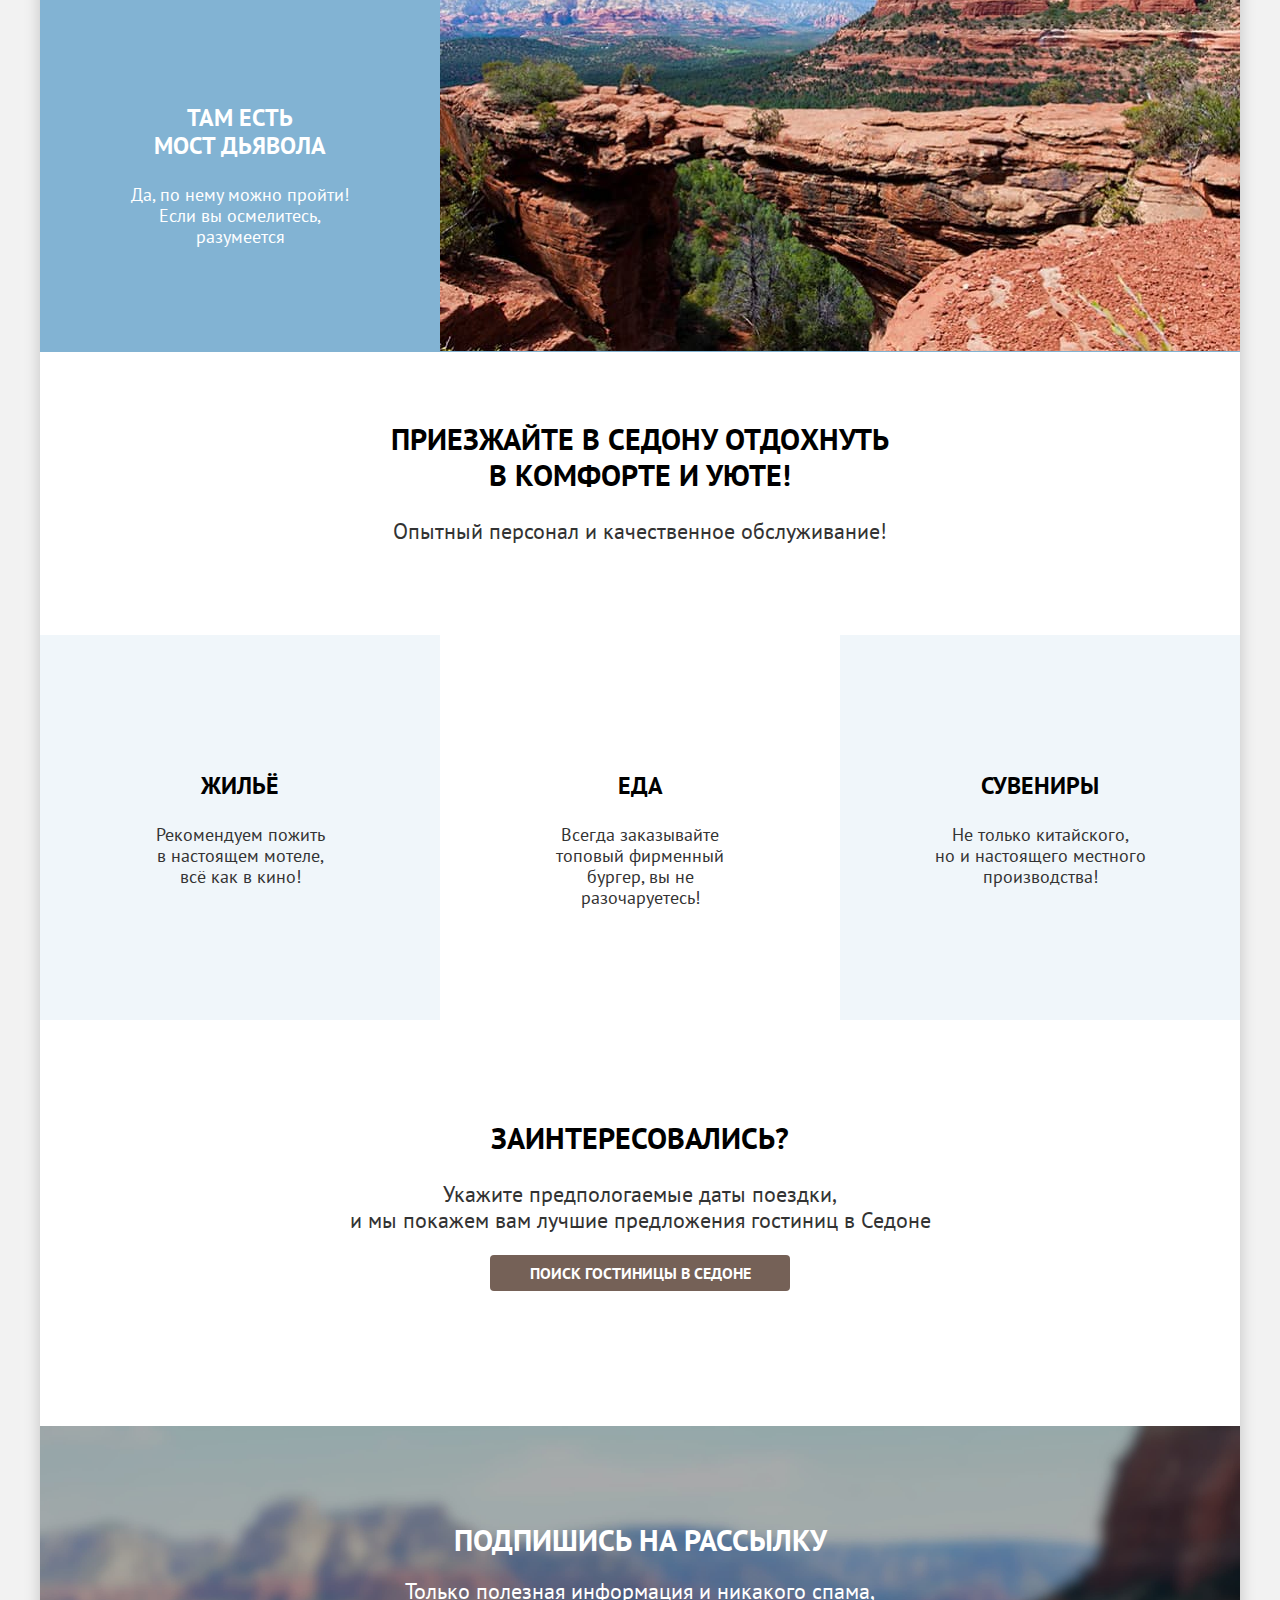
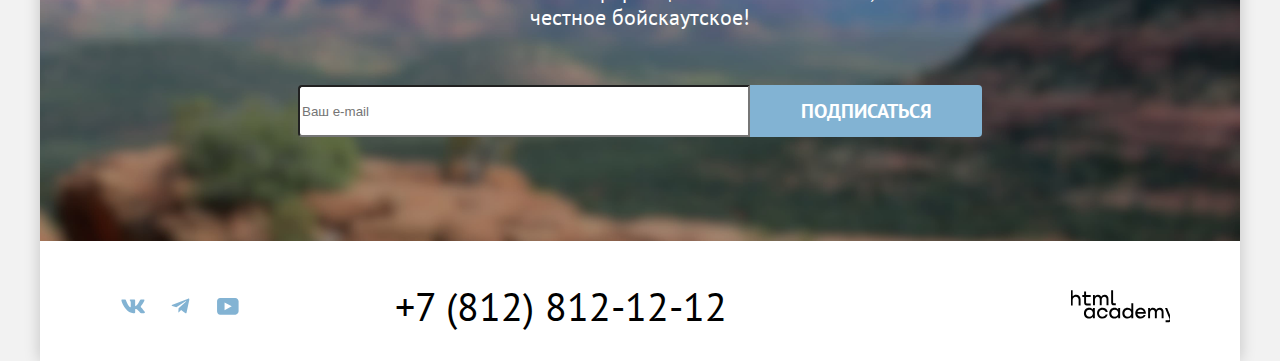
==== commit 897c5bb3: "сделал доработку" ====
--- a/index.html
+++ b/index.html
@@ -27,16 +27,16 @@
         </ul>
 
         <ul class="navigation-user list-reset">
-          <li class="navigation-item">
+          <li class="navigation-user-item">
             <a class="navigation-user-link navigation-user-search" href="#">
               <span class="visually-hidden">Поиск</span>
               <img src="images/svg/search.svg" alt="Поиск" width="20" height="20">
             </a>
           </li>
-          <li class="navigation-item">
+          <li class="navigation-user-item">
             <a class="navigation-user-link navigation-user-favorites" href="#">
               <span class="visually-hidden">Нравится</span>
-              <span class="navigation-badge">12</span>
+              <span class="navigation-user-num">12</span>
               <img src="images/svg/like.svg" alt="Добавить в избранное" width="20" height="20">
             </a>
           </li>
@@ -125,13 +125,13 @@
           </li>
         </ul>
       </section>
-      <div class="search-container">
-        <section class="search">
-          <h2 class="search-title page-title">Заинтересовались?</h2>
-          <p class="search-text page-text">Укажите предпологаемые даты поездки, <br> и мы покажем вам лучшие предложения гостиниц в Седоне</p>
-          <a class="button button-dark search-button" href="#">Поиск гостиницы в седоне</a>
-        </section>
-      </div>
+
+      <section class="search">
+        <h2 class="search-title page-title">Заинтересовались?</h2>
+        <p class="search-text page-text">Укажите предпологаемые даты поездки, <br> и мы покажем вам лучшие предложения гостиниц в Седоне</p>
+        <a class="button button-dark search-button" href="#">Поиск гостиницы в седоне</a>
+      </section>
+
       <section class="subscribe subscribe-home">
         <h2 class="subscribe-title page-title">Подпишись на рассылку</h2>
         <p class="subscribe-text page-text">Только полезная информация и никакого спама, <br>честное бойскаутское!</p>
@@ -143,33 +143,32 @@
       </section>
     </main>
     <footer class="footer">
-      <div class="page-footer-container">
-        <ul class="footer-social social list-reset">
-          <li class="social-item">
-            <a class="social-link" href="https://vk.com/htmlacademy">
-              <span class="visually-hidden">VK</span>
-              <img src="images/svg/icon-vk.svg" alt="Vk" width="47" height="40">
-            </a>
-          </li>
-          <li class="social-item">
-            <a class="social-link" href="https://t.me/htmlacademy">
-              <span class="visually-hidden">telegram</span>
-              <img src="images/svg/icon-tg.svg" alt="Телеграм" width="47" height="40">
-            </a>
-          </li>
-          <li class="social-item">
-            <a class="social-link" href="https://www.youtube.com/user/htmlacademyru">
-              <span class="visually-hidden">YT</span>
-              <img src="images/svg/icon-yt.svg" alt="Ютьюб" width="47" height="40">
-            </a>
-          </li>
-        </ul>
-        <a class="footer-phone" href="tel:+78128121212">+7 (812) 812-12-12</a>
-        <a class="footer-logo" href="https://htmlacademy.ru/">
-          <span class="visually-hidden">Логотип htmlacademy</span>
-          <img src="images/svg/icon-htmlcademy.svg" alt="Значек HTML Academy" width="115" height="33">
-        </a>
-      </div>
+      <ul class="footer-social social list-reset">
+        <li class="social-item">
+          <a class="social-link" href="https://vk.com/htmlacademy">
+            <span class="visually-hidden">VK</span>
+            <img src="images/svg/icon-vk.svg" alt="Vk" width="47" height="40">
+          </a>
+        </li>
+        <li class="social-item">
+          <a class="social-link" href="https://t.me/htmlacademy">
+            <span class="visually-hidden">telegram</span>
+            <img src="images/svg/icon-tg.svg" alt="Телеграм" width="47" height="40">
+          </a>
+        </li>
+        <li class="social-item">
+          <a class="social-link" href="https://www.youtube.com/user/htmlacademyru">
+            <span class="visually-hidden">YT</span>
+            <img src="images/svg/icon-yt.svg" alt="Ютьюб" width="47" height="40">
+          </a>
+        </li>
+      </ul>
+      <a class="footer-phone" href="tel:+78128121212">+7 (812) 812-12-12</a>
+      <a class="footer-logo" href="https://htmlacademy.ru/">
+        <span class="visually-hidden">Логотип htmlacademy</span>
+        <img src="images/svg/icon-htmlcademy.svg" alt="Значек HTML Academy" width="115" height="33">
+      </a>
+
     </footer>
   </body>
 
--- a/styles/style.css
+++ b/styles/style.css
@@ -34,8 +34,10 @@
 /*body*/
 
 body {
+  display: flex;
   flex-direction: column;
   width: 1200px;
+  min-height: 100vh;
   margin: 0 auto;
 
   font-style: normal;
@@ -289,8 +291,205 @@
   padding: 100px 300px;
 }
 
+.search-button {
+  width: 300px;
+}
+
 .search {
-  text-align: center;
+  width: 1200px;
+  height: 406px;
+  padding: 100px 0;
+
+  text-align: center;
+}
+
+/*main catalog*/
+
+.main-form {
+  width: 1200;
+  height: 412;
+
+  color: #ffffff;
+
+  background-color: #82b3d3;
+  background-image: url("../images/intro/hotel.jpg");
+  background-repeat: no-repeat;
+  background-size: cover;
+}
+
+.breadcrumbs-item {
+  margin: 70px;
+}
+
+.filter-conteiner {
+  display: flex;
+  flex-wrap: wrap;
+  justify-content: space-between;
+  margin: 0 70px;
+  padding-bottom: 40px;
+}
+
+.inner-header-title {
+  margin: 0 70px;
+
+  font-size: 60px;
+  line-height: 78px;
+}
+
+.breadcrumbs-link {
+  font-size: 18px;
+  line-height: 23px;
+  color: #ffffff;
+}
+
+.filter-group {
+  margin: 0;
+  padding: 0;
+
+  border: 0 none;
+}
+
+.filter-title {
+  margin-bottom: 32px;
+
+  font-weight: 700;
+}
+
+.filter-list-item {
+  margin-bottom: 8px;
+}
+
+.filter-control-lable {
+  font-size: 18px;
+  line-height: 23px;
+}
+
+.filter-button {
+  display: grid;
+  align-content: space-evenly;
+}
+
+.sorting {
+  display: flex;
+  flex-wrap: wrap;
+  margin: 50px 70px 40px;
+}
+
+.sorting-title {
+  margin: 0 192px 0 0;
+
+  font-size: 30px;
+  line-height: 36px;
+}
+
+.select-control {
+  width: 292px;
+  height: 49px;
+  margin-right: 140px;
+  padding: 14px 20px;
+
+  appearance: none;
+}
+
+.sorting-view {
+  display: flex;
+  flex-wrap: wrap;
+}
+
+.sorting-item {
+  display: block;
+  width: 48px;
+  height: 48px;
+
+  background-repeat: no-repeat;
+  background-position: center;
+  background-size: 16px 14px;
+  border: 2px solid #e5e5e5;
+  border-radius: 4px;
+}
+
+.sorting-item-title {
+  background-image: url("../images/svg/grid.svg");
+}
+
+.sorting-item-slideshow {
+  background-image: url("../images/svg/pc.svg");
+}
+
+.sorting-item-list {
+  background-image: url("../images/svg/line.svg");
+}
+
+.hotels-item {
+  display: block;
+  margin-bottom: 20px;
+
+  border: #e6e6e6 solid 1px;
+  border-radius: 4px;
+}
+
+.pagination {
+  display: flex;
+  margin: 40px 70px;
+}
+
+.hotels-list {
+  display: flex;
+  flex-wrap: wrap;
+  justify-content: flex-start;
+  width: 345px;
+  margin: 40px 70px;
+}
+
+.hotels-text {
+  font-size: 18px;
+  line-height: 21px;
+  color: #333333;
+}
+
+.hotels-card-title {
+  font-size: 24px;
+  line-height: 28px;
+}
+
+.hotels-link {
+  text-decoration: none;
+}
+
+.hotels-rating-text {
+  font-size: 16px;
+  line-height: 20px;
+  color: #333333;
+}
+
+.pagination-item {
+  margin-right: 8px;
+}
+
+.pagination-link {
+  display: block;
+  min-width: 60px;
+  min-height: 60px;
+  padding: 10px;
+
+  font-weight: 700;
+  font-size: 20px;
+  line-height: 36px;
+  text-align: center;
+  color: #ffffff;
+  text-decoration: none;
+
+  background-color: #82b3d3;
+  border: 1px solid #82b3d3;
+  border-radius: 4px;
+}
+
+.footer-phone {
+  font-size: 40px;
+  line-height: 40px;
+  text-align: center;
+  color: #000000;
+  text-decoration: none;
 }
 
 .subscribe {
@@ -298,10 +497,6 @@
   padding-bottom: 104px;
 
   text-align: center;
-}
-
-.search-button {
-  width: 300px;
 }
 
 .subscribe-home {
@@ -327,195 +522,6 @@
   color: #ffffff;
 }
 
-/*main catalog*/
-
-.main-form {
-  width: 1200;
-  height: 412;
-
-  color: #ffffff;
-
-  background-color: #82b3d3;
-  background-image: url("../images/intro/hotel.jpg");
-  background-repeat: no-repeat;
-  background-size: cover;
-}
-
-.breadcrumbs-item {
-  margin: 70px;
-}
-
-.filter-conteiner {
-  display: flex;
-  flex-wrap: wrap;
-  justify-content: space-between;
-  margin: 0 70px;
-  padding-bottom: 40px;
-}
-
-.inner-header-title {
-  margin: 0 70px;
-
-  font-size: 60px;
-  line-height: 78px;
-}
-
-.breadcrumbs-link {
-  font-size: 18px;
-  line-height: 23px;
-  color: #ffffff;
-}
-
-.filter-group {
-  margin: 0;
-  padding: 0;
-
-  border: 0 none;
-}
-
-.filter-title {
-  margin-bottom: 32px;
-
-  font-weight: 700;
-}
-
-.filter-list-item {
-  margin-bottom: 8px;
-}
-
-.filter-control-lable {
-  font-size: 18px;
-  line-height: 23px;
-}
-
-.filter-button {
-  display: grid;
-  align-content: space-evenly;
-}
-
-.sorting {
-  display: flex;
-  flex-wrap: wrap;
-  margin: 50px 70px 40px;
-}
-
-.sorting-title {
-  margin: 0 192px 0 0;
-
-  font-size: 30px;
-  line-height: 36px;
-}
-
-.select-control {
-  width: 292px;
-  height: 49px;
-  margin-right: 140px;
-  padding: 14px 20px;
-
-  appearance: none;
-}
-
-.sorting-view {
-  display: flex;
-  flex-wrap: wrap;
-}
-
-.sorting-item {
-  display: block;
-  width: 48px;
-  height: 48px;
-
-  background-repeat: no-repeat;
-  background-position: center;
-  background-size: 16px 14px;
-  border: 2px solid #e5e5e5;
-  border-radius: 4px;
-}
-
-.sorting-item-title {
-  background-image: url("../images/svg/grid.svg");
-}
-
-.sorting-item-slideshow {
-  background-image: url("../images/svg/pc.svg");
-}
-
-.sorting-item-list {
-  background-image: url("../images/svg/line.svg");
-}
-
-.hotels-item {
-  display: block;
-  margin-bottom: 20px;
-
-  border: #e6e6e6 solid 1px;
-  border-radius: 4px;
-}
-
-.pagination {
-  display: flex;
-  margin: 40px 70px;
-}
-
-.hotels-list {
-  display: flex;
-  flex-wrap: wrap;
-  justify-content: flex-start;
-  width: 345px;
-  margin: 40px 70px;
-}
-
-.hotels-text {
-  font-size: 18px;
-  line-height: 21px;
-  color: #333333;
-}
-
-.hotels-card-title {
-  font-size: 24px;
-  line-height: 28px;
-}
-
-.hotels-link {
-  text-decoration: none;
-}
-
-.hotels-rating-text {
-  font-size: 16px;
-  line-height: 20px;
-  color: #333333;
-}
-
-.pagination-item {
-  margin-right: 8px;
-}
-
-.pagination-link {
-  display: block;
-  min-width: 60px;
-  min-height: 60px;
-  padding: 10px;
-
-  font-weight: 700;
-  font-size: 20px;
-  line-height: 36px;
-  text-align: center;
-  color: #ffffff;
-  text-decoration: none;
-
-  background-color: #82b3d3;
-  border: 1px solid #82b3d3;
-  border-radius: 4px;
-}
-
-.footer-phone {
-  font-size: 40px;
-  line-height: 40px;
-  text-align: center;
-  color: #000000;
-  text-decoration: none;
-}
-
 .subscribe-form {
   display: grid;
   max-width: 684px;
@@ -538,15 +544,15 @@
 }
 
 /*footer*/
+.footer {
+  display: flex;
+  flex-wrap: nowrap;
+  align-items: center;
+  padding: 45px 70px 35px;
+}
+
 .footer-social {
   display: flex;
-  width: 1200px;
-}
-
-.page-footer-container {
-  display: flex;
-  align-items: center;
-  margin: 0 70px;
 }
 
 .footer-phone {
@@ -566,20 +572,20 @@
 
 .social-link img {
   display: block;
-  width: 22px;
-  height: 17px;
+  width: 100%;
+  height: 100%;
 }
 
 .footer-logo {
-  display: block;
-  width: 250px;
-  height: 33px;
-
-  color: #000000;
-}
-
-.footer-logo img {
   display: block;
   width: 115px;
   height: 33px;
-}
+
+  color: #000000;
+}
+
+.footer-logo img {
+  display: block;
+  width: 100%;
+  height: 100%;
+}
